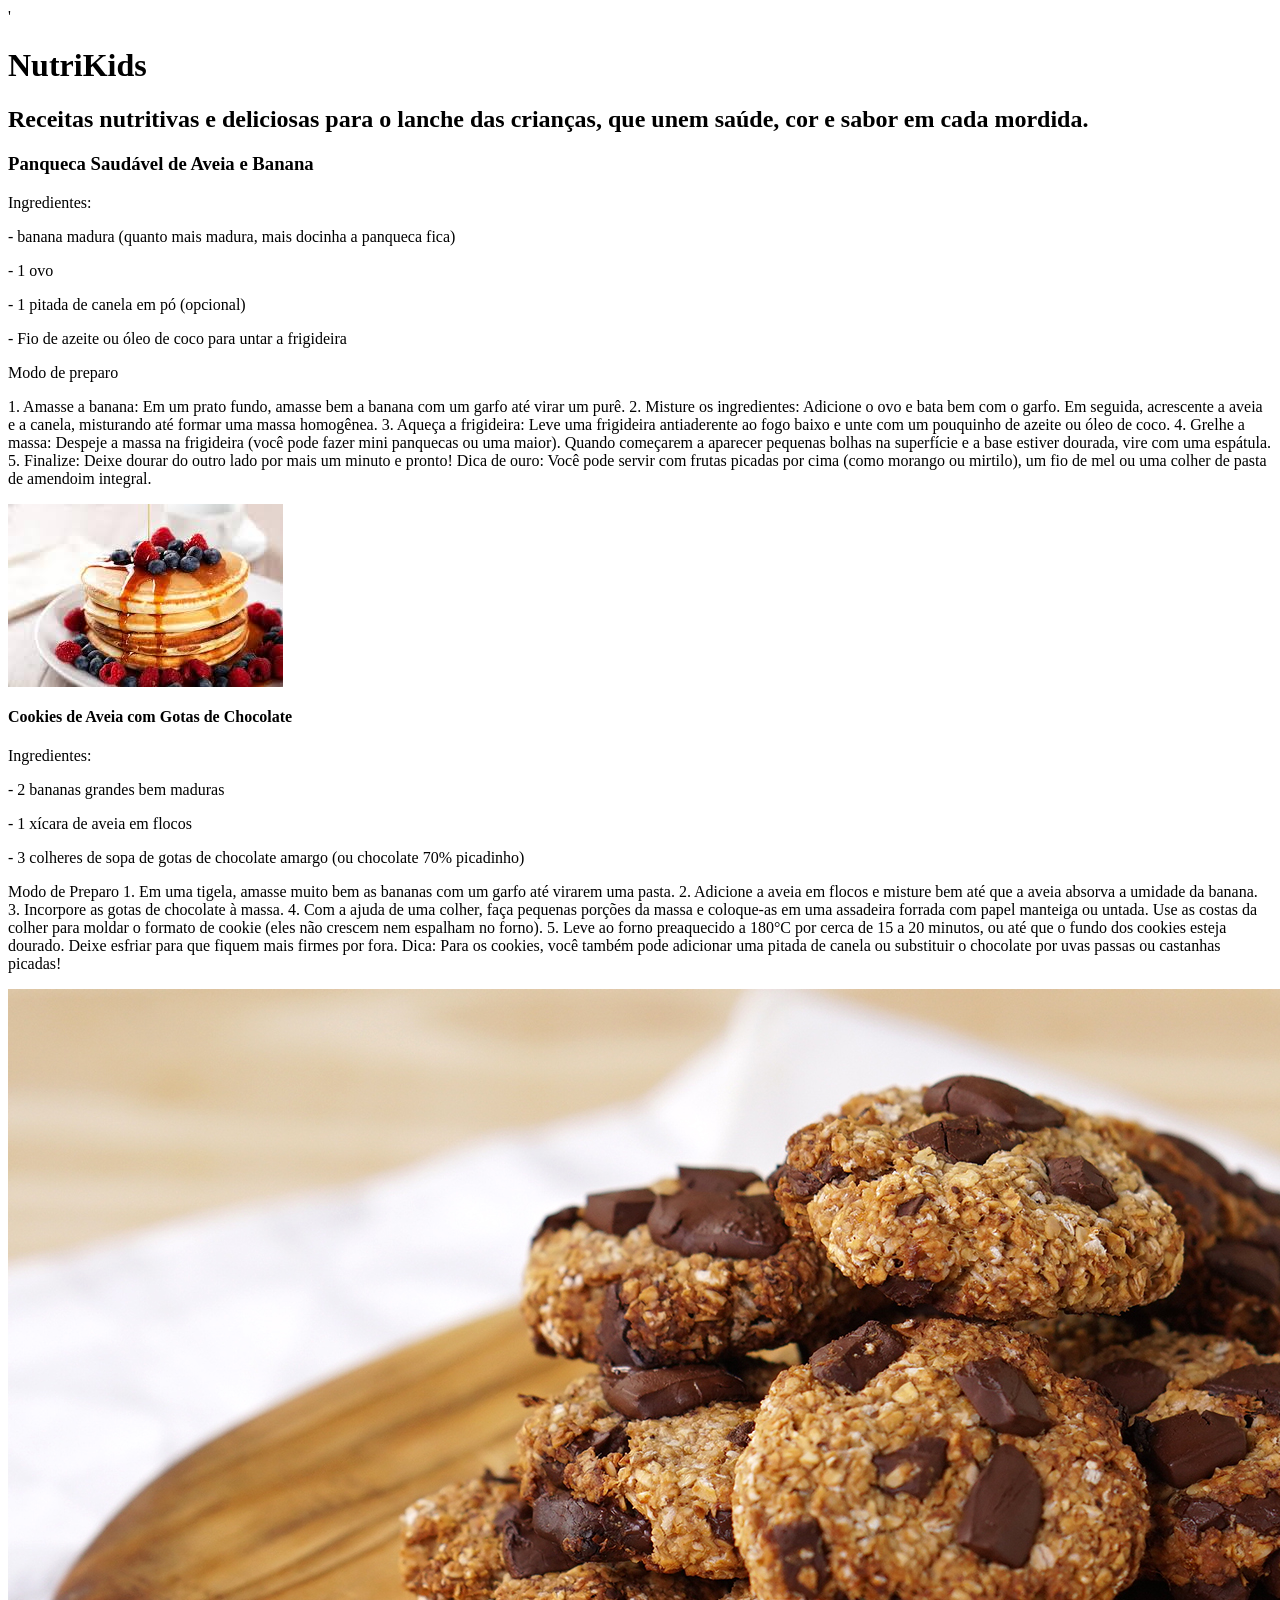
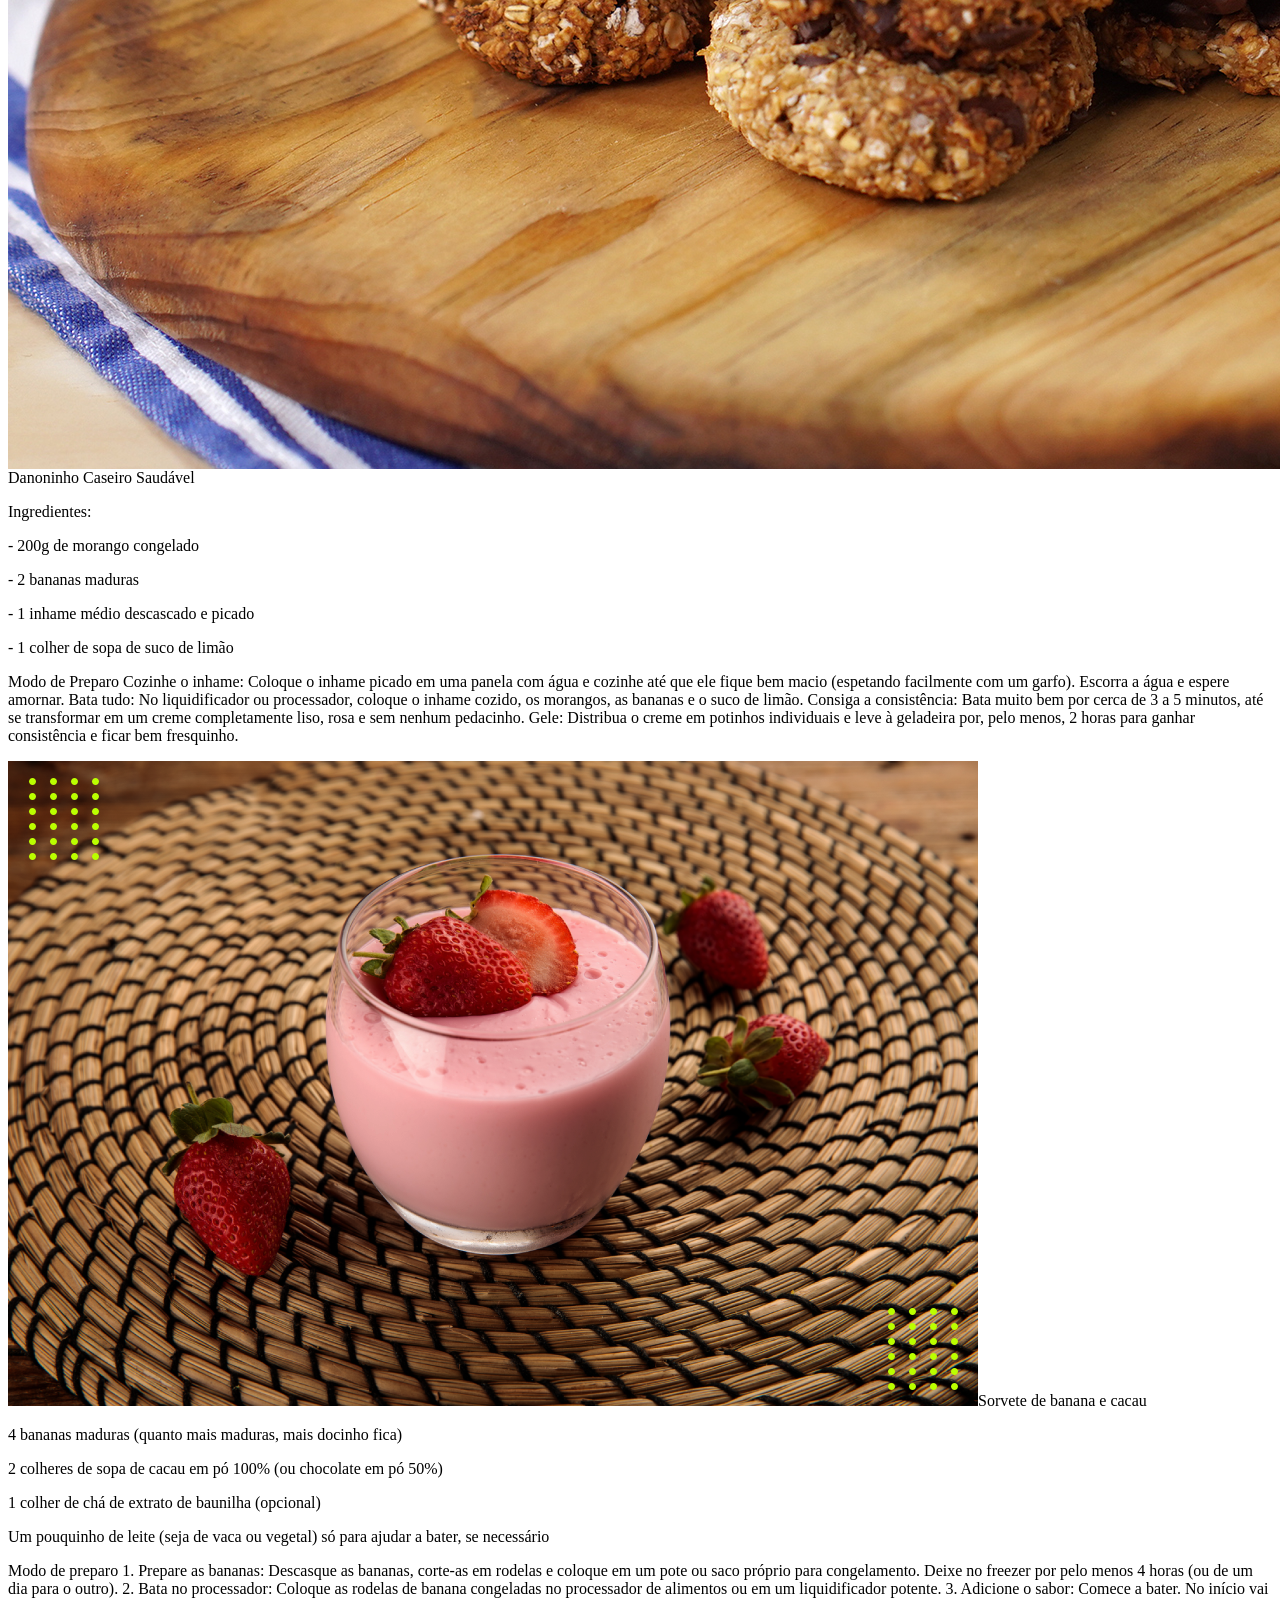
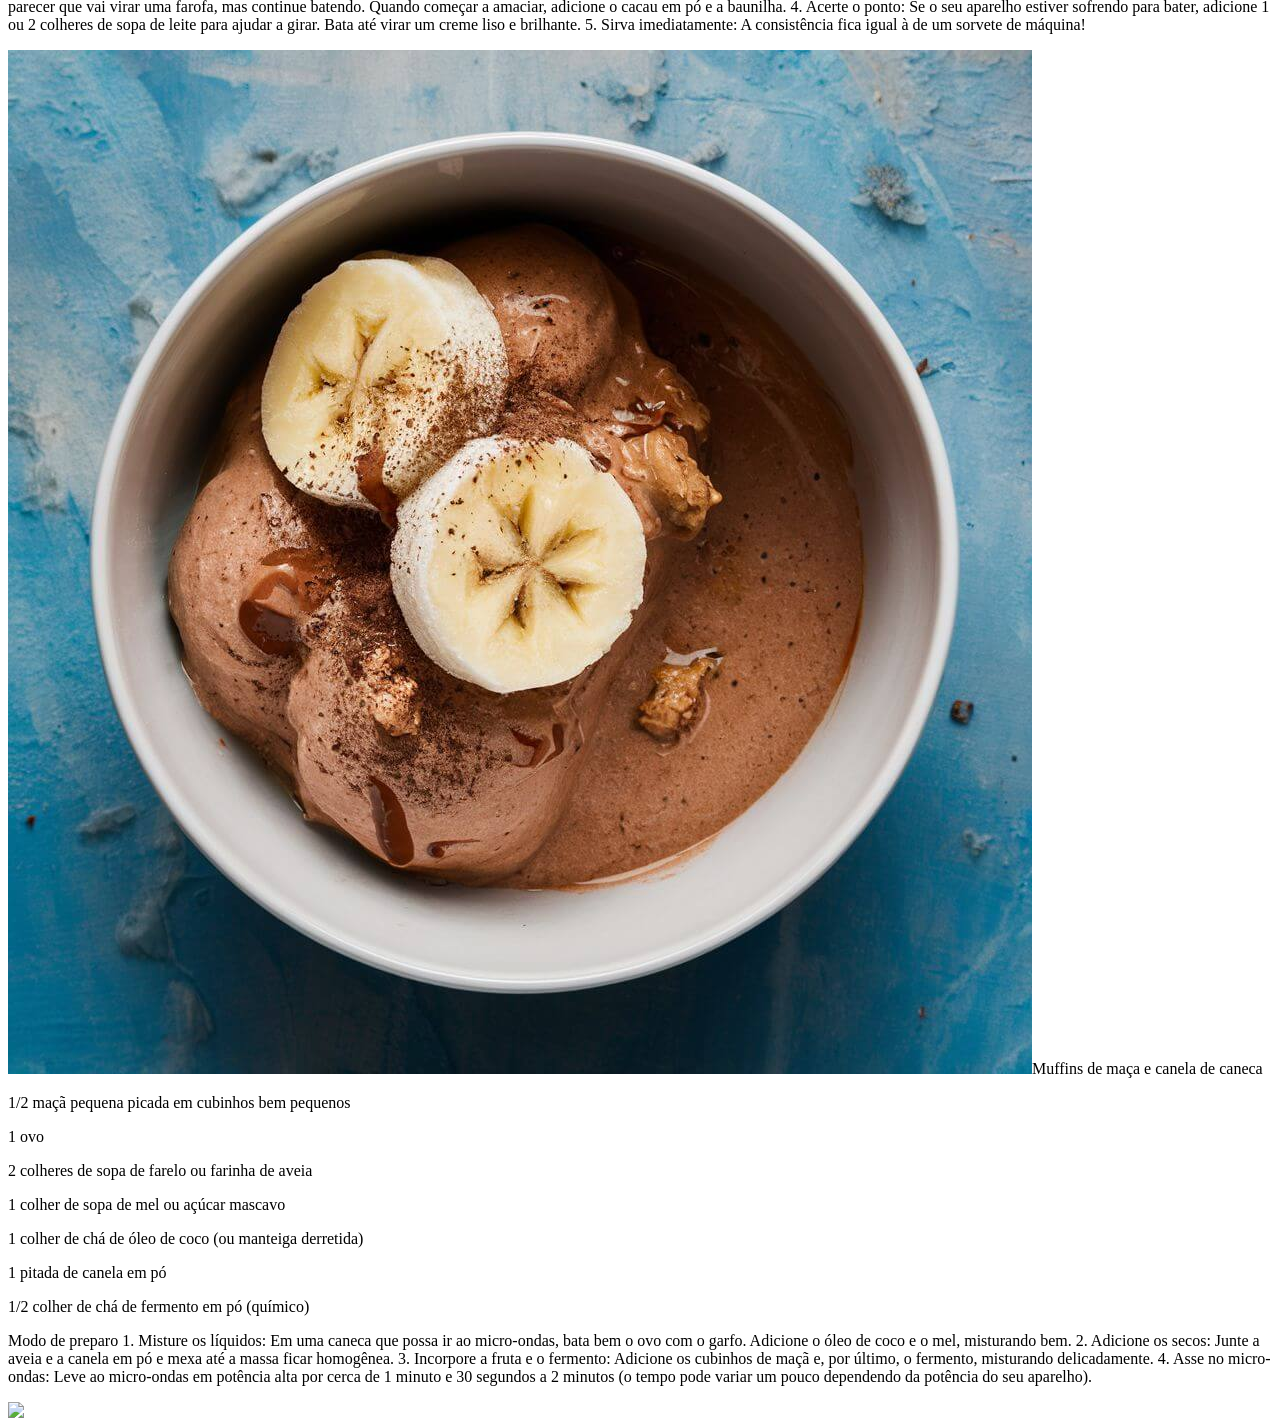
==== index.html @ ed246893 "~" ====
'<!DOCTYPE html>
<html lang="en">
<head>
    <meta charset="UTF-8">
    <meta name="viewport" content="width=device-width, initial-scale=1.0">
    <title>Document</title>
</head>
<body>
<h1>NutriKids</h1>
<h2>Receitas nutritivas e deliciosas para o lanche das crianças, que unem saúde, cor e sabor em cada mordida.</h2>

<h3>Panqueca Saudável de Aveia e Banana</h3>
<p>Ingredientes:
<p>- banana madura (quanto mais madura, mais docinha a panqueca fica)</p>
<p>- 1 ovo</p>
<P>- 1 pitada de canela em pó (opcional)</P>
<P>- Fio de azeite ou óleo de coco para untar a frigideira</P>

<p>Modo de preparo</p>
1. Amasse a banana: Em um prato fundo, amasse bem a banana com um garfo até virar um purê.

2. Misture os ingredientes: Adicione o ovo e bata bem com o garfo. Em seguida, acrescente a aveia e a canela, misturando até formar uma massa homogênea.

3. Aqueça a frigideira: Leve uma frigideira antiaderente ao fogo baixo e unte com um pouquinho de azeite ou óleo de coco.

4. Grelhe a massa: Despeje a massa na frigideira (você pode fazer mini panquecas ou uma maior). Quando começarem a aparecer pequenas bolhas na superfície e a base estiver dourada, vire com uma espátula.

5. Finalize: Deixe dourar do outro lado por mais um minuto e pronto!

Dica de ouro: Você pode servir com frutas picadas por cima (como morango ou mirtilo), um fio de mel ou uma colher de pasta de amendoim integral.</p>
<img class = "verde" src = "panqueca.jpeg">
    
<h4>Cookies de Aveia com Gotas de Chocolate</h4> 
<p>Ingredientes:
<P>- 2 bananas grandes bem maduras</P>
<P>- 1 xícara de aveia em flocos</P>
<P>- 3 colheres de sopa de gotas de chocolate amargo (ou chocolate 70% picadinho)</p>

<p>Modo de Preparo
1. Em uma tigela, amasse muito bem as bananas com um garfo até virarem uma pasta.

2. Adicione a aveia em flocos e misture bem até que a aveia absorva a umidade da banana.

3. Incorpore as gotas de chocolate à massa.

4. Com a ajuda de uma colher, faça pequenas porções da massa e coloque-as em uma assadeira forrada com papel manteiga ou untada. Use as costas da colher para moldar o formato de cookie (eles não crescem nem espalham no forno).

5. Leve ao forno preaquecido a 180°C por cerca de 15 a 20 minutos, ou até que o fundo dos cookies esteja dourado. Deixe esfriar para que fiquem mais firmes por fora.

Dica: Para os cookies, você também pode adicionar uma pitada de canela ou substituir o chocolate por uvas passas ou castanhas picadas!</p> 
<img class ="roxo" src = "cookie-de-banana-com-aveia-e-chocolate_l_thumb.jpg"  

<h5>Danoninho Caseiro Saudável</h5>
<p>Ingredientes:
<P>- 200g de morango congelado</P>
<P>- 2 bananas maduras</P>
<P>- 1 inhame médio descascado e picado</P>
<P>- 1 colher de sopa de suco de limão</P>

<p>Modo de Preparo
Cozinhe o inhame: Coloque o inhame picado em uma panela com água e cozinhe até que ele fique bem macio (espetando facilmente com um garfo). Escorra a água e espere amornar.

Bata tudo: No liquidificador ou processador, coloque o inhame cozido, os morangos, as bananas e o suco de limão.

Consiga a consistência: Bata muito bem por cerca de 3 a 5 minutos, até se transformar em um creme completamente liso, rosa e sem nenhum pedacinho.

Gele: Distribua o creme em potinhos individuais e leve à geladeira por, pelo menos, 2 horas para ganhar consistência e ficar bem fresquinho.</p>
<img class ="azul" src = "danoinho.png"

<h6>Sorvete de banana e cacau</h6>
<P>4 bananas maduras (quanto mais maduras, mais docinho fica)</P>
<P>2 colheres de sopa de cacau em pó 100% (ou chocolate em pó 50%)</P>
<P>1 colher de chá de extrato de baunilha (opcional)</P>
<P>Um pouquinho de leite (seja de vaca ou vegetal) só para ajudar a bater, se necessário</P>

<P>Modo de preparo
1. Prepare as bananas: Descasque as bananas, corte-as em rodelas e coloque em um pote ou saco próprio para congelamento. Deixe no freezer por pelo menos 4 horas (ou de um dia para o outro).

2. Bata no processador: Coloque as rodelas de banana congeladas no processador de alimentos ou em um liquidificador potente.

3. Adicione o sabor: Comece a bater. No início vai parecer que vai virar uma farofa, mas continue batendo. Quando começar a amaciar, adicione o cacau em pó e a baunilha.

4. Acerte o ponto: Se o seu aparelho estiver sofrendo para bater, adicione 1 ou 2 colheres de sopa de leite para ajudar a girar. Bata até virar um creme liso e brilhante.

5. Sirva imediatamente: A consistência fica igual à de um sorvete de máquina!</p>
<img class ="vermelho" src = "Sorvete-de-Banana-e-Chocolate-canvax-1.jpg"

<h6>Muffins de maça e canela de caneca</h6>
<p>1/2 maçã pequena picada em cubinhos bem pequenos</p>
<P>1 ovo</P>
<P>2 colheres de sopa de farelo ou farinha de aveia</P>
<P>1 colher de sopa de mel ou açúcar mascavo</P>
<P>1 colher de chá de óleo de coco (ou manteiga derretida)</P>
<p>1 pitada de canela em pó</p>
<p>1/2 colher de chá de fermento em pó (químico)</p>

<P> Modo de preparo
1. Misture os líquidos: Em uma caneca que possa ir ao micro-ondas, bata bem o ovo com o garfo. Adicione o óleo de coco e o mel, misturando bem.

2. Adicione os secos: Junte a aveia e a canela em pó e mexa até a massa ficar homogênea.

3. Incorpore a fruta e o fermento: Adicione os cubinhos de maçã e, por último, o fermento, misturando delicadamente.

4. Asse no micro-ondas: Leve ao micro-ondas em potência alta por cerca de 1 minuto e 30 segundos a 2 minutos (o tempo pode variar um pouco dependendo da potência do seu aparelho).
</P>
<img class = "rosa" src = "maça e canela.html"
</body>
</html>
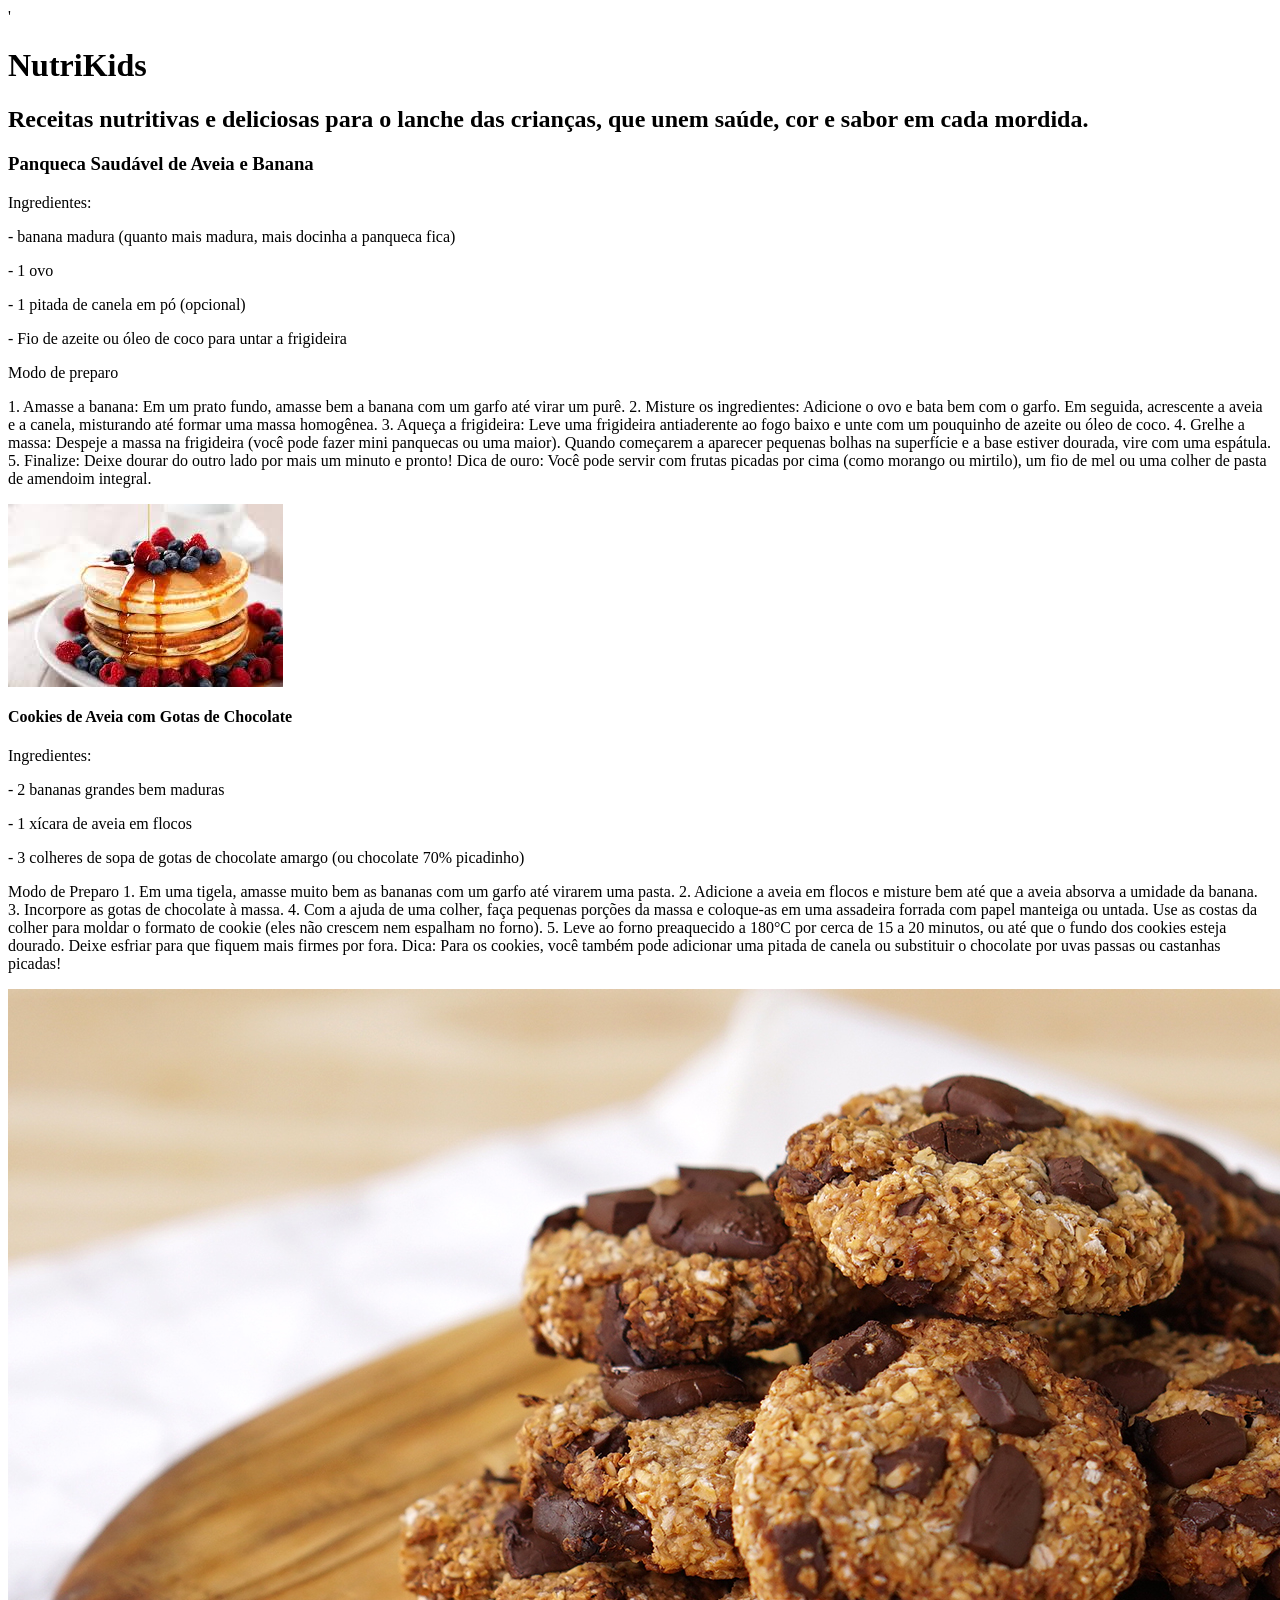
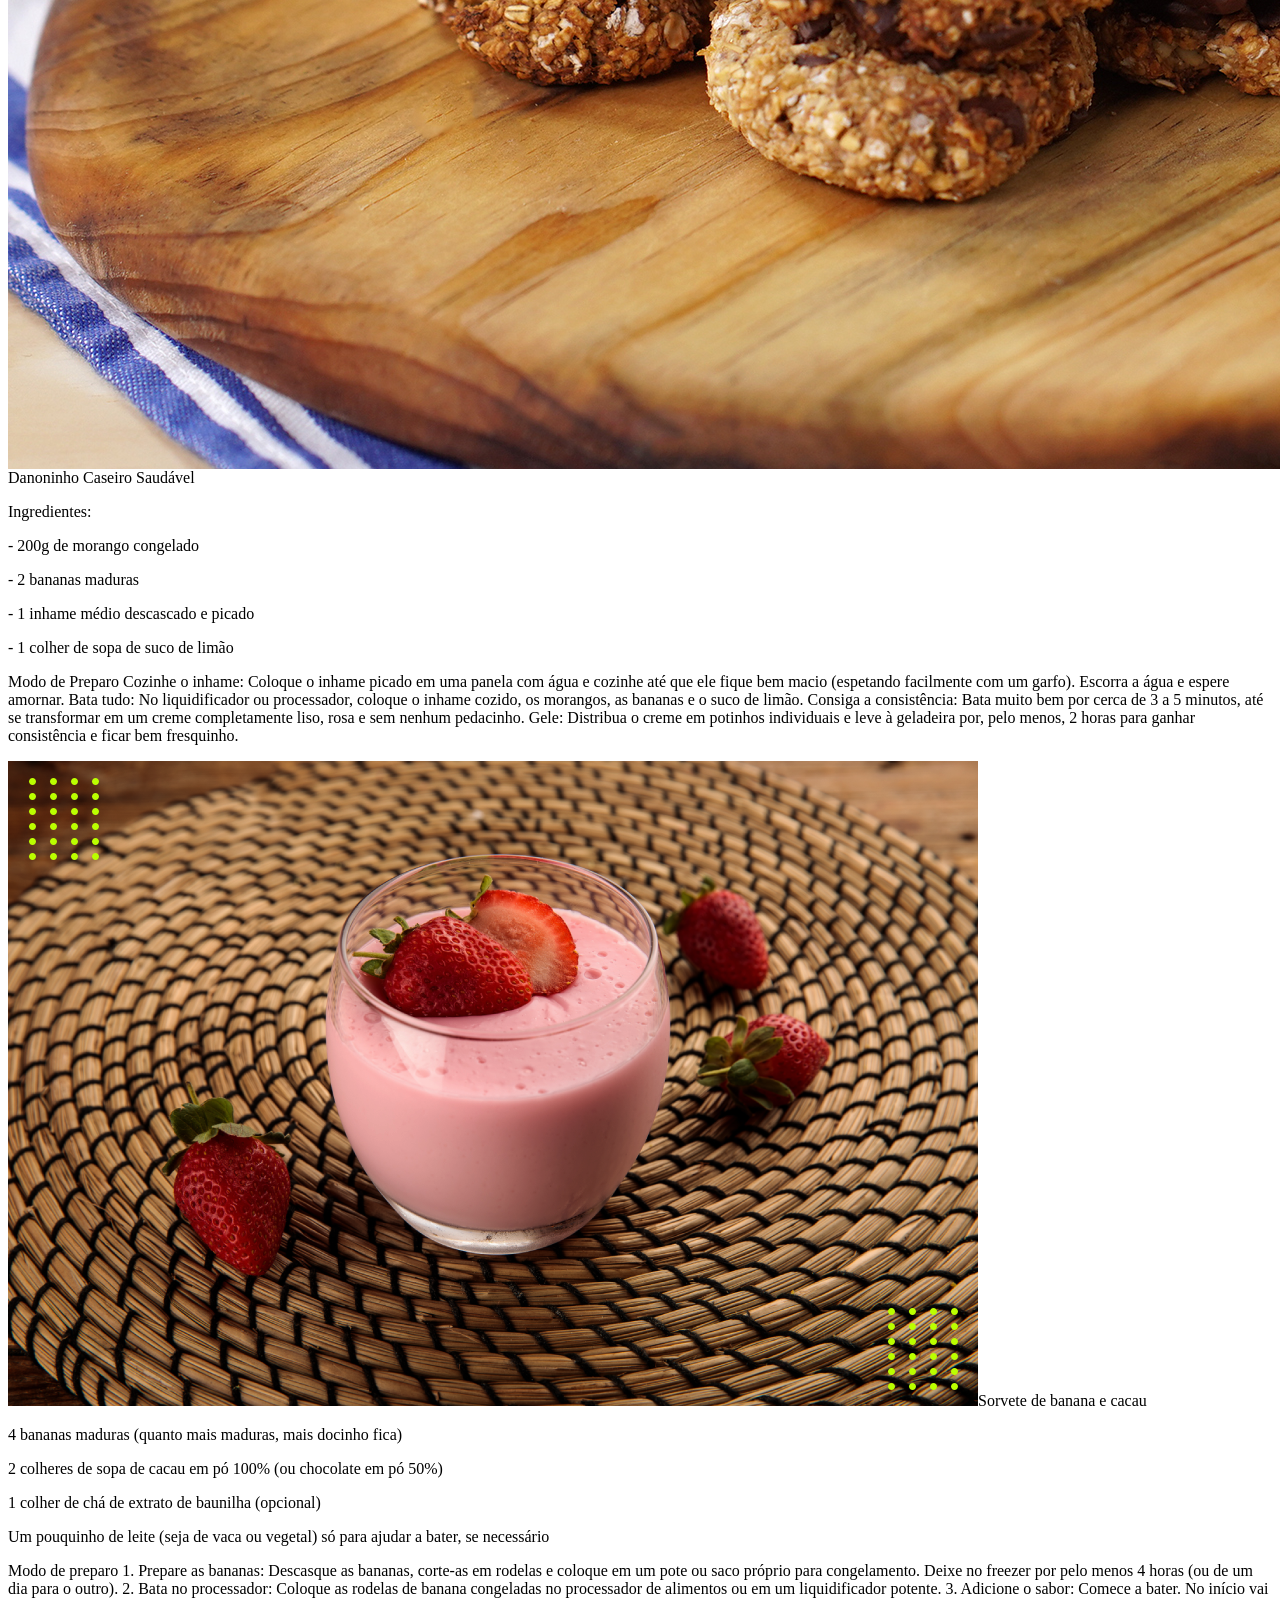
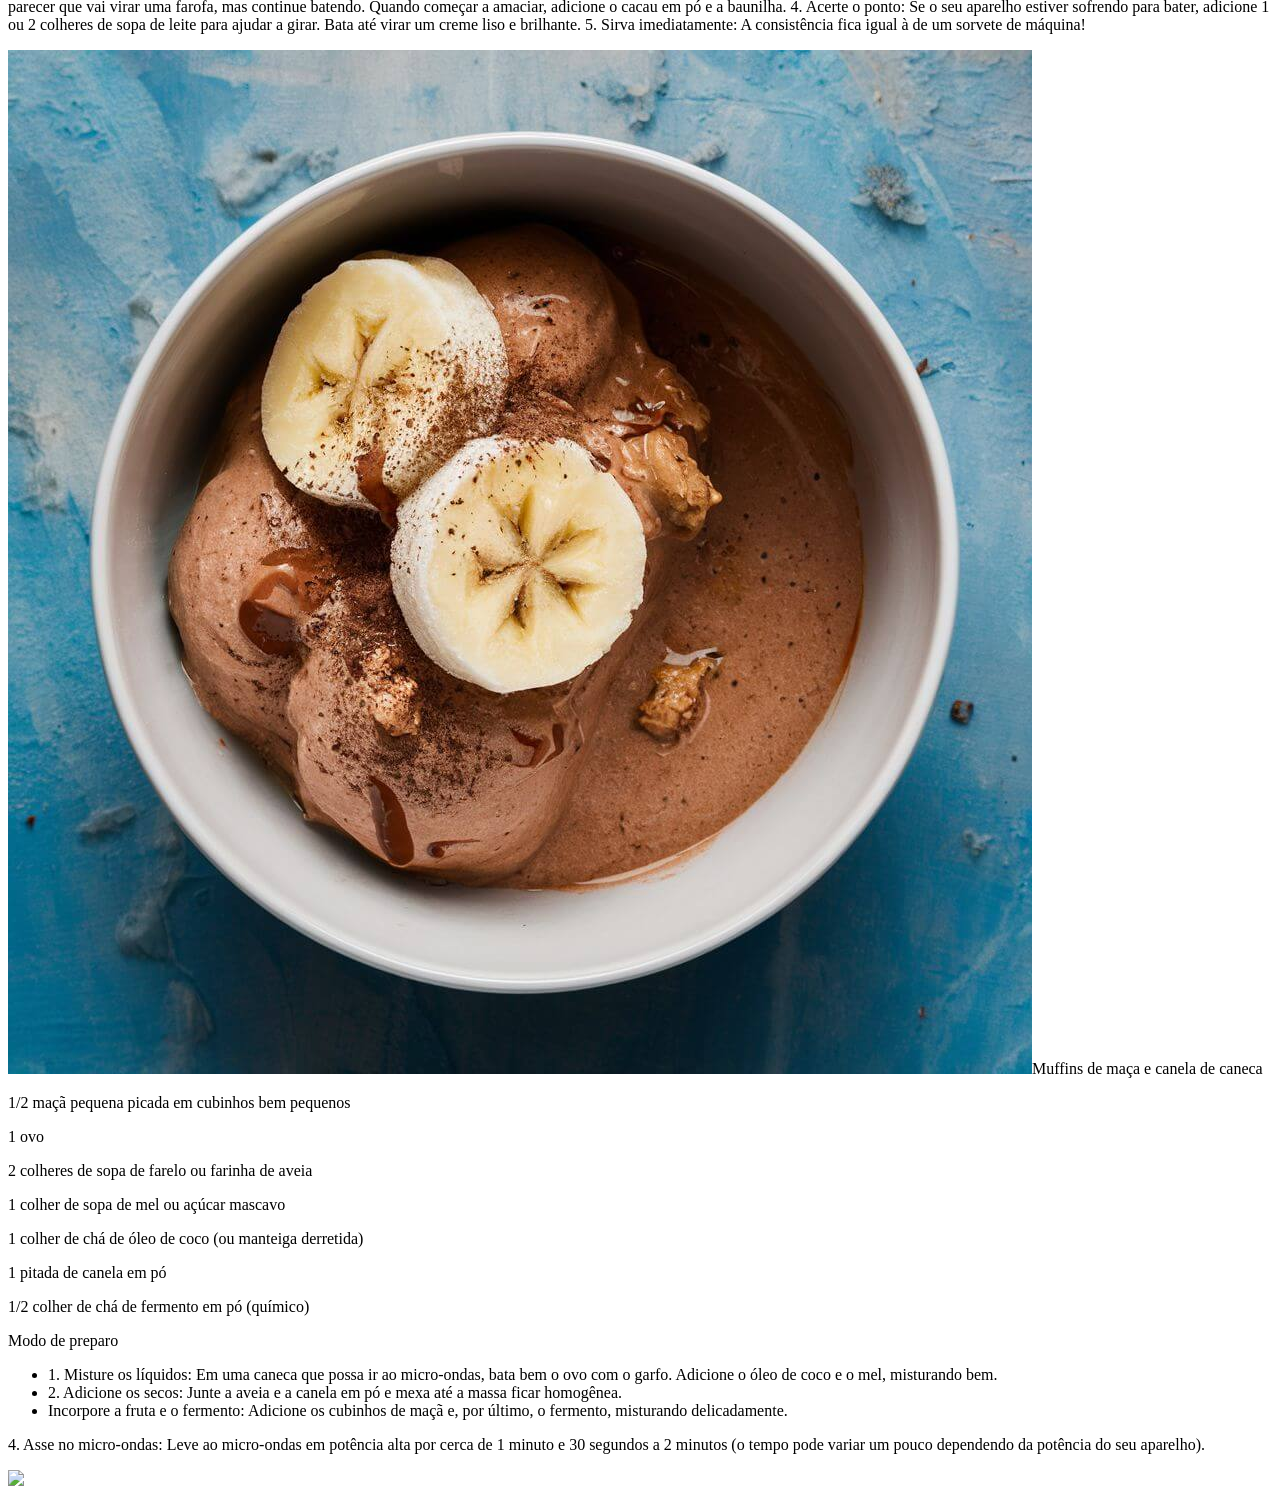
==== commit a52aadde: "." ====
--- a/index.html
+++ b/index.html
@@ -28,7 +28,7 @@
 5. Finalize: Deixe dourar do outro lado por mais um minuto e pronto!
 
 Dica de ouro: Você pode servir com frutas picadas por cima (como morango ou mirtilo), um fio de mel ou uma colher de pasta de amendoim integral.</p>
-<img class = "verde" src = "panqueca.jpeg">
+<img class = "amarelo" src = "panqueca.jpeg">
     
 <h4>Cookies de Aveia com Gotas de Chocolate</h4> 
 <p>Ingredientes:
@@ -85,8 +85,7 @@
 5. Sirva imediatamente: A consistência fica igual à de um sorvete de máquina!</p>
 <img class ="vermelho" src = "Sorvete-de-Banana-e-Chocolate-canvax-1.jpg"
 
-<h6>Muffins de maça e canela de caneca</h6>
-<p>1/2 maçã pequena picada em cubinhos bem pequenos</p>
+<h6>Muffins de maça e canela de caneca</h6> <p>1/2 maçã pequena picada em cubinhos bem pequenos</p>
 <P>1 ovo</P>
 <P>2 colheres de sopa de farelo ou farinha de aveia</P>
 <P>1 colher de sopa de mel ou açúcar mascavo</P>
@@ -95,11 +94,13 @@
 <p>1/2 colher de chá de fermento em pó (químico)</p>
 
 <P> Modo de preparo
-1. Misture os líquidos: Em uma caneca que possa ir ao micro-ondas, bata bem o ovo com o garfo. Adicione o óleo de coco e o mel, misturando bem.
+<ul>
+<li>1. Misture os líquidos: Em uma caneca que possa ir ao micro-ondas, bata bem o ovo com o garfo. Adicione o óleo de coco e o mel, misturando bem.</li>
 
-2. Adicione os secos: Junte a aveia e a canela em pó e mexa até a massa ficar homogênea.
+<li>2. Adicione os secos: Junte a aveia e a canela em pó e mexa até a massa ficar homogênea.</li>
 
-3. Incorpore a fruta e o fermento: Adicione os cubinhos de maçã e, por último, o fermento, misturando delicadamente.
+<li> Incorpore a fruta e o fermento: Adicione os cubinhos de maçã e, por último, o fermento, misturando delicadamente.</li>
+</ul>
 
 4. Asse no micro-ondas: Leve ao micro-ondas em potência alta por cerca de 1 minuto e 30 segundos a 2 minutos (o tempo pode variar um pouco dependendo da potência do seu aparelho).
 </P>
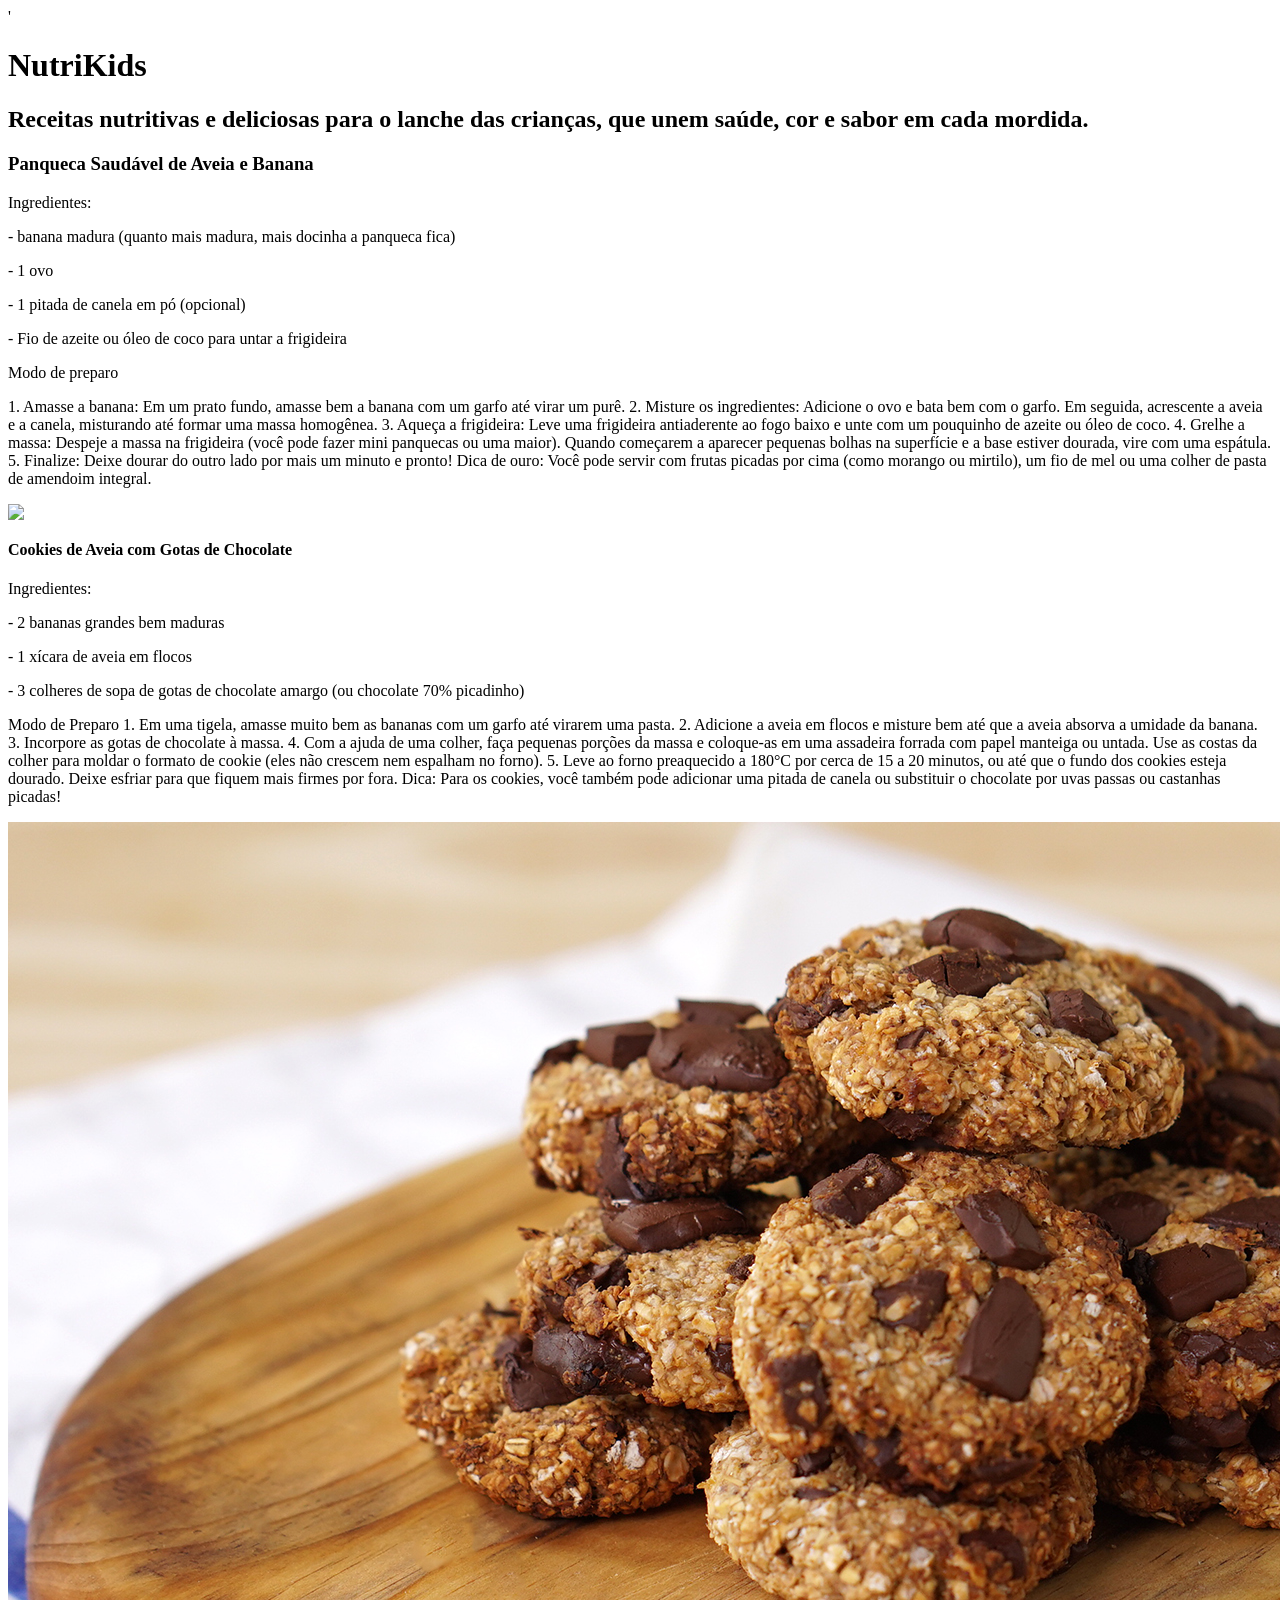
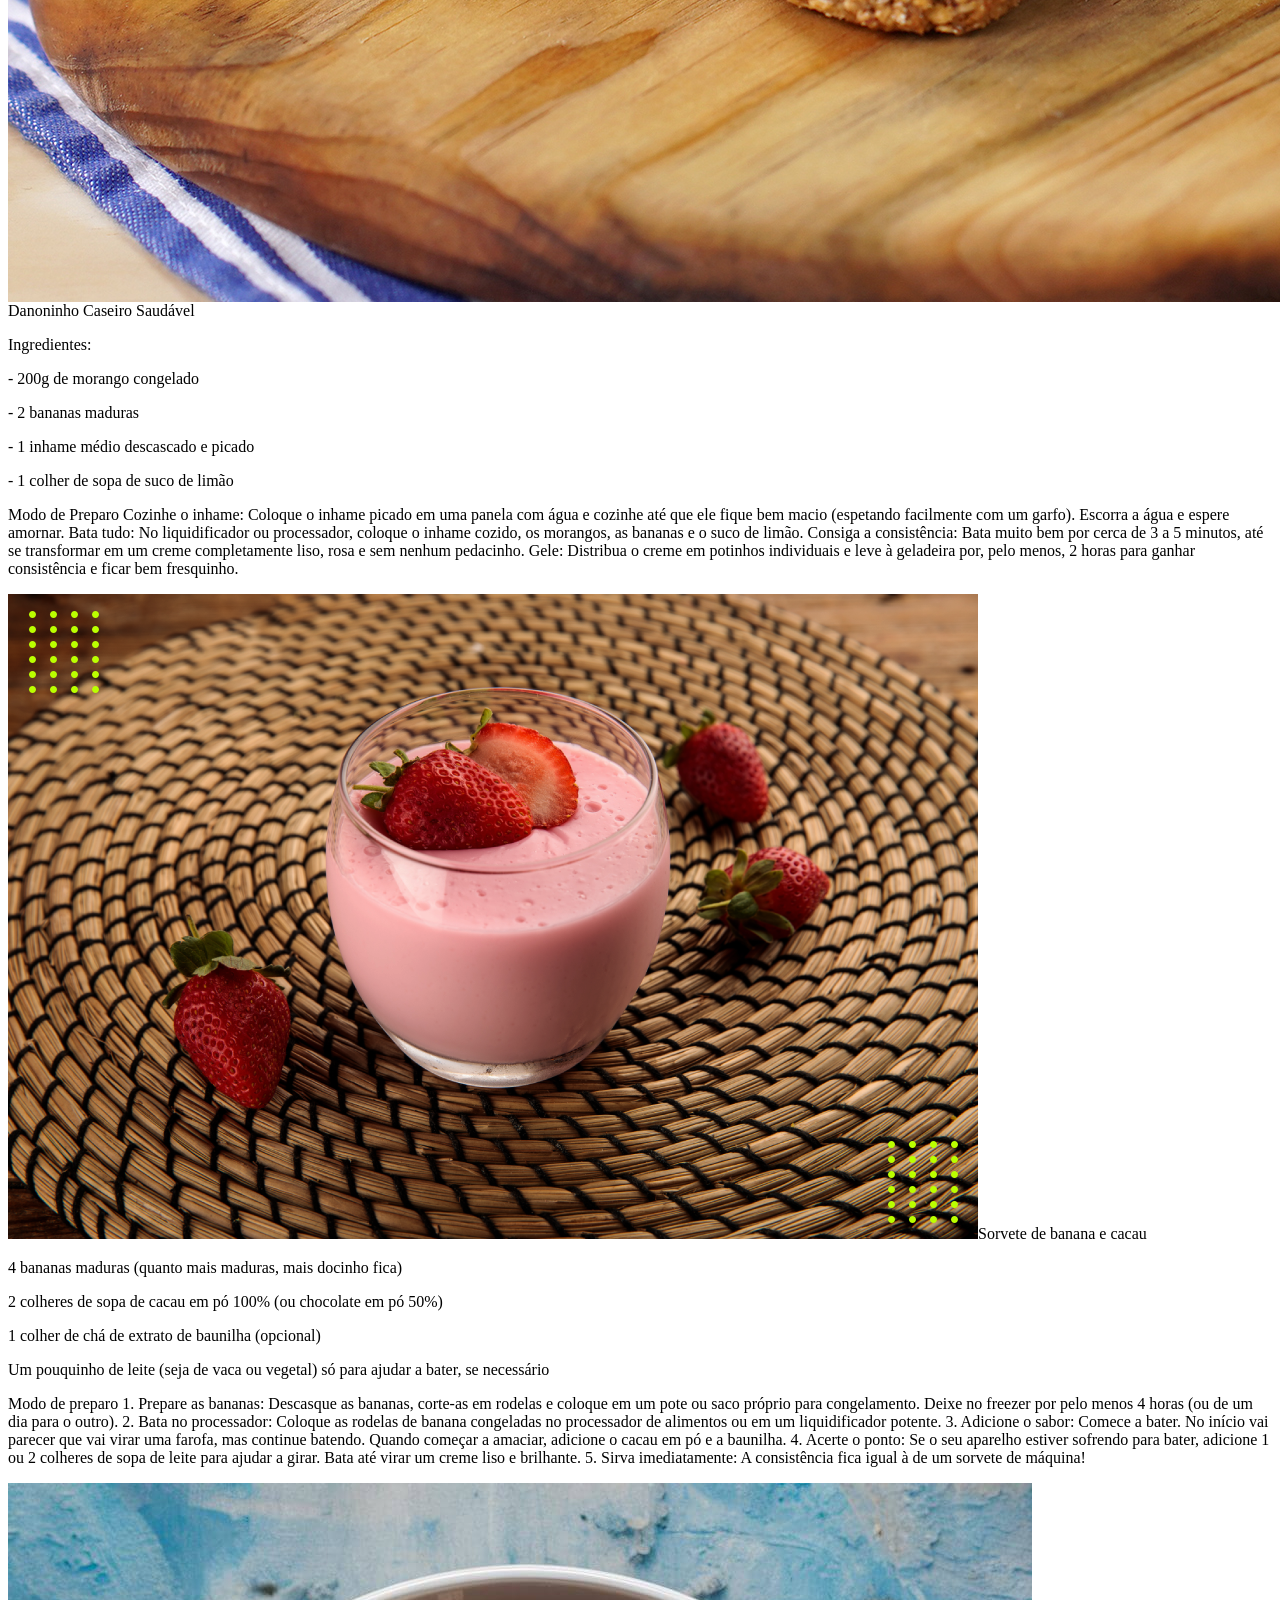
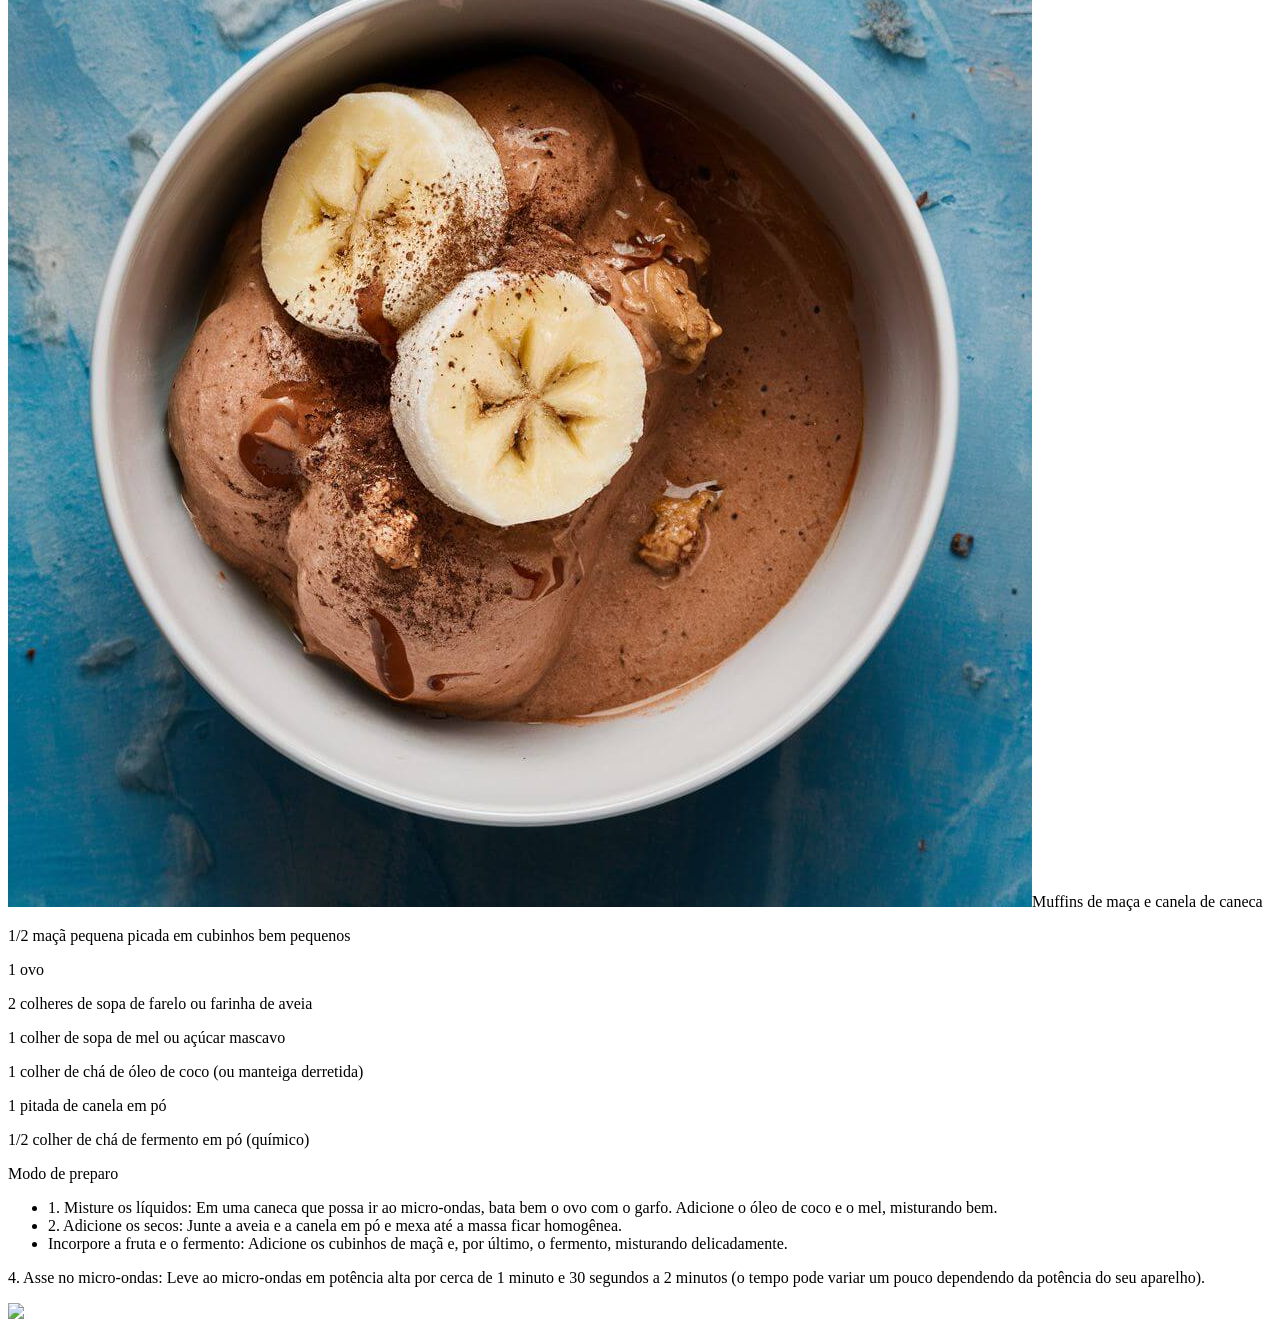
==== commit bc0d5596: "fdvf" ====
--- a/index.html
+++ b/index.html
@@ -28,7 +28,7 @@
 5. Finalize: Deixe dourar do outro lado por mais um minuto e pronto!
 
 Dica de ouro: Você pode servir com frutas picadas por cima (como morango ou mirtilo), um fio de mel ou uma colher de pasta de amendoim integral.</p>
-<img class = "amarelo" src = "panqueca.jpeg">
+<img class = "amarelo" src = "pbonitosanqueca.jpeg">
     
 <h4>Cookies de Aveia com Gotas de Chocolate</h4> 
 <p>Ingredientes:
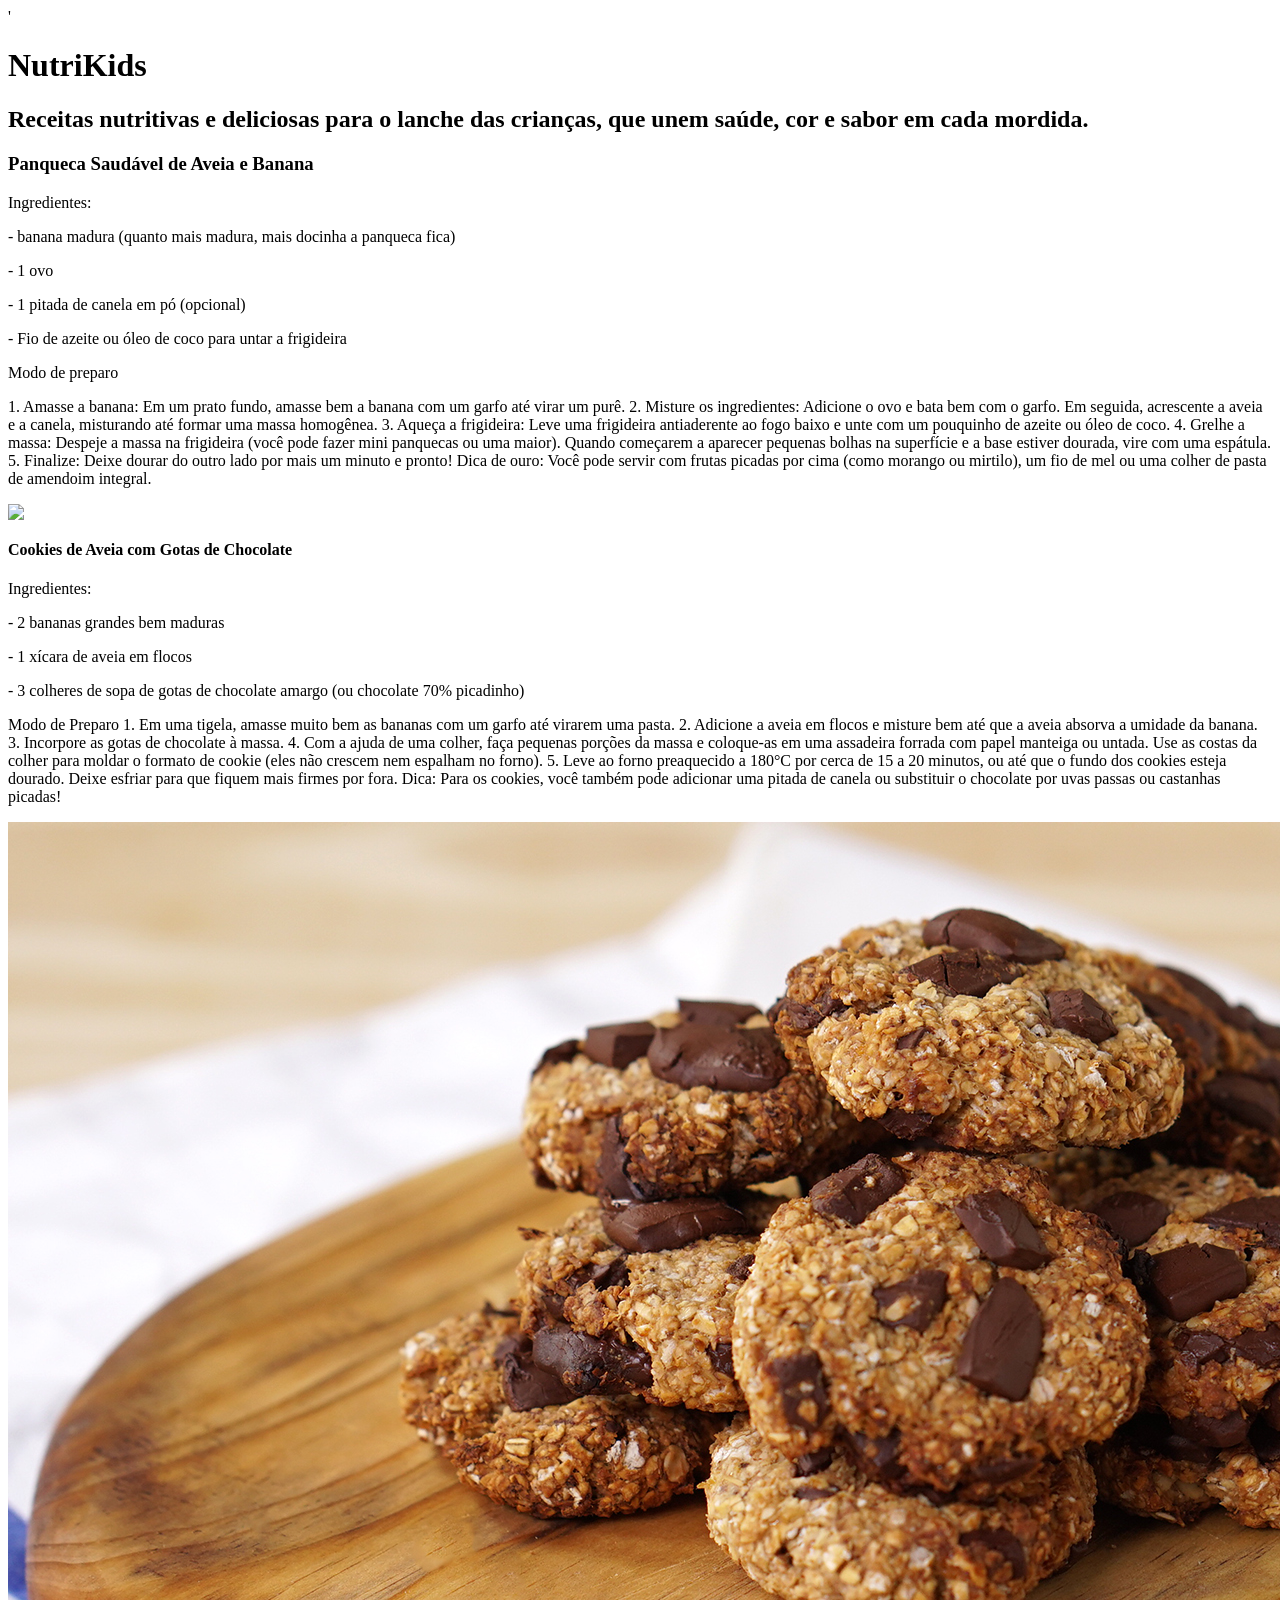
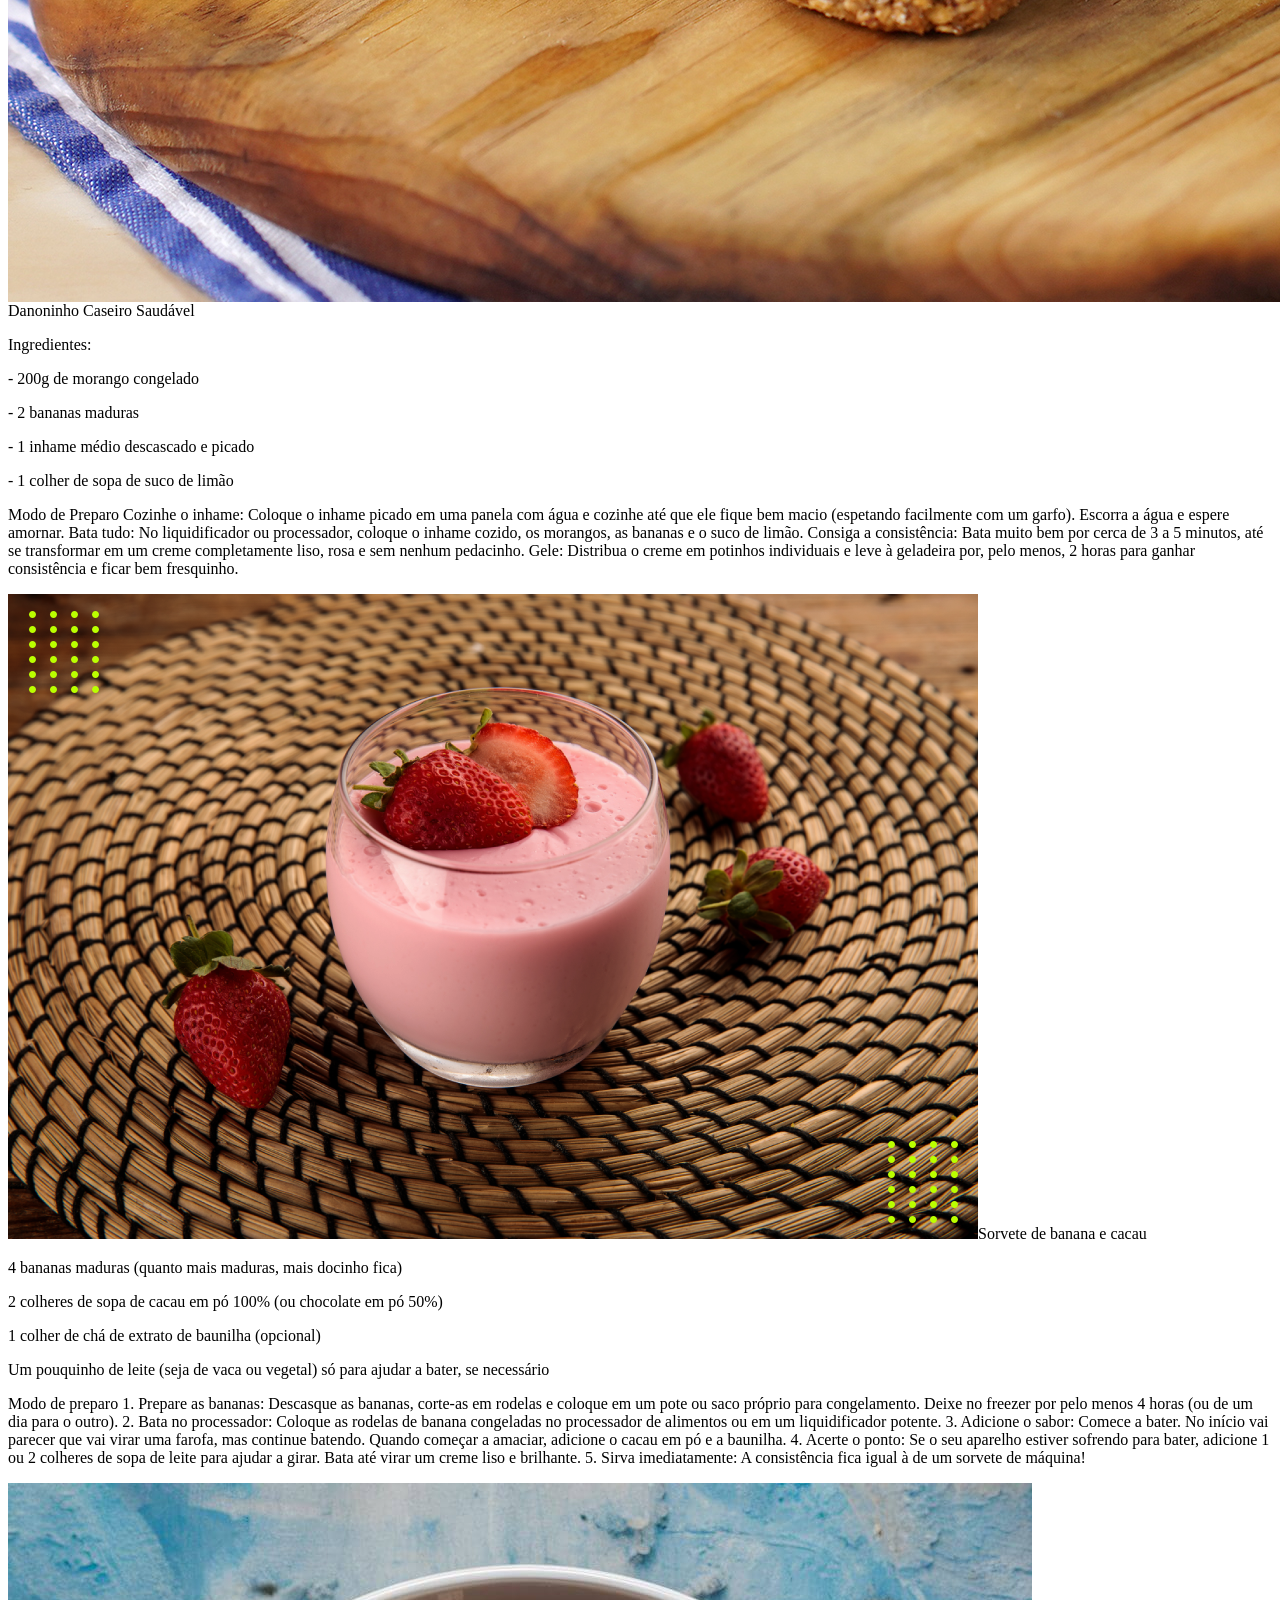
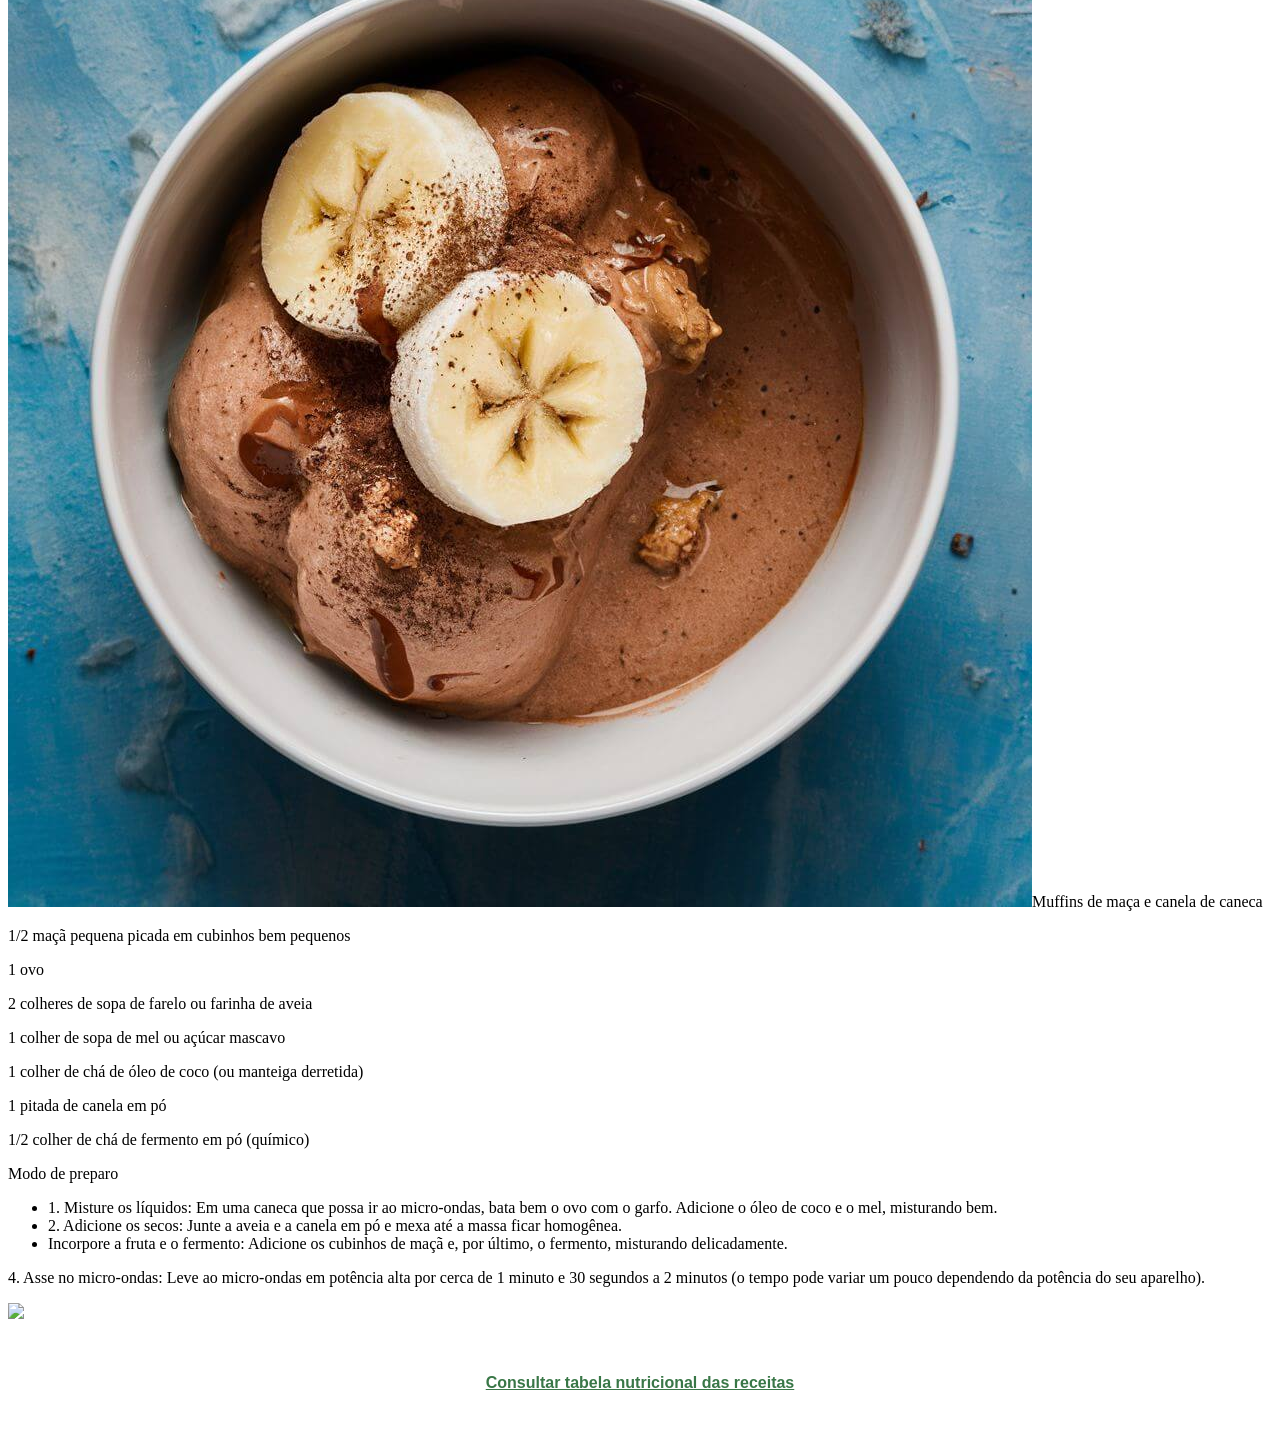
==== commit b6e447bc: "Update index.html" ====
--- a/index.html
+++ b/index.html
@@ -105,5 +105,167 @@
 4. Asse no micro-ondas: Leve ao micro-ondas em potência alta por cerca de 1 minuto e 30 segundos a 2 minutos (o tempo pode variar um pouco dependendo da potência do seu aparelho).
 </P>
 <img class = "rosa" src = "maça e canela.html"
+    <!-- Link interativo para tabelas nutricionais -->
+<style>
+#tabelas-nutrikids {
+    max-width: 600px;
+    margin: 30px auto;
+    padding: 15px;
+    font-family: Arial, sans-serif;
+    text-align: center;
+}
+
+#tabelas-nutrikids summary {
+    display: inline-block;
+    cursor: pointer;
+    color: #397747;
+    text-decoration: underline;
+    font-weight: bold;
+    padding: 10px;
+}
+
+#tabelas-nutrikids select {
+    display: block;
+    width: 100%;
+    max-width: 350px;
+    margin: 15px auto;
+    padding: 10px;
+    border: 1px solid #ccc;
+    border-radius: 6px;
+}
+
+#tabelas-nutrikids table {
+    width: 100%;
+    max-width: 400px;
+    margin: 15px auto;
+    border-collapse: collapse;
+    text-align: left;
+}
+
+#tabelas-nutrikids th,
+#tabelas-nutrikids td {
+    padding: 9px;
+    border-bottom: 1px solid #ddd;
+}
+
+#tabelas-nutrikids th:last-child,
+#tabelas-nutrikids td:last-child {
+    text-align: right;
+}
+</style>
+
+<div id="tabelas-nutrikids">
+    <details>
+        <summary>Consultar tabela nutricional das receitas</summary>
+
+        <select id="receita-nutrikids">
+            <option value="panqueca">Panqueca saudável de aveia e banana</option>
+            <option value="cookies">Cookies de aveia com gotas de chocolate</option>
+            <option value="danoninho">Danoninho caseiro saudável</option>
+            <option value="sorvete">Sorvete de banana e cacau</option>
+            <option value="muffin">Muffin de maçã e canela de caneca</option>
+        </select>
+
+        <h3 id="titulo-tabela-nutrikids"></h3>
+
+        <table>
+            <thead>
+                <tr>
+                    <th>Informação nutricional</th>
+                    <th>Quantidade</th>
+                </tr>
+            </thead>
+            <tbody id="dados-tabela-nutrikids"></tbody>
+        </table>
+
+        <p style="font-size: 12px; color: #777;">
+            Os valores nutricionais devem ser calculados conforme os
+            ingredientes e a porção de cada receita.
+        </p>
+    </details>
+</div>
+
+<script>
+const receitasNutrikids = {
+    panqueca: {
+        nome: "Panqueca saudável de aveia e banana",
+        dados: [
+            ["Calorias", "A calcular"],
+            ["Carboidratos", "A calcular"],
+            ["Proteínas", "A calcular"],
+            ["Gorduras totais", "A calcular"],
+            ["Fibras", "A calcular"]
+        ]
+    },
+    cookies: {
+        nome: "Cookies de aveia com gotas de chocolate",
+        dados: [
+            ["Calorias", "A calcular"],
+            ["Carboidratos", "A calcular"],
+            ["Proteínas", "A calcular"],
+            ["Gorduras totais", "A calcular"],
+            ["Fibras", "A calcular"]
+        ]
+    },
+    danoninho: {
+        nome: "Danoninho caseiro saudável",
+        dados: [
+            ["Calorias", "A calcular"],
+            ["Carboidratos", "A calcular"],
+            ["Proteínas", "A calcular"],
+            ["Gorduras totais", "A calcular"],
+            ["Fibras", "A calcular"]
+        ]
+    },
+    sorvete: {
+        nome: "Sorvete de banana e cacau",
+        dados: [
+            ["Calorias", "A calcular"],
+            ["Carboidratos", "A calcular"],
+            ["Proteínas", "A calcular"],
+            ["Gorduras totais", "A calcular"],
+            ["Fibras", "A calcular"]
+        ]
+    },
+    muffin: {
+        nome: "Muffin de maçã e canela de caneca",
+        dados: [
+            ["Calorias", "A calcular"],
+            ["Carboidratos", "A calcular"],
+            ["Proteínas", "A calcular"],
+            ["Gorduras totais", "A calcular"],
+            ["Fibras", "A calcular"]
+        ]
+    }
+};
+
+const seletorNutrikids = document.getElementById("receita-nutrikids");
+
+function atualizarTabelaNutrikids() {
+    const receita = receitasNutrikids[seletorNutrikids.value];
+
+    document.getElementById("titulo-tabela-nutrikids").textContent =
+        receita.nome;
+
+    const corpo = document.getElementById("dados-tabela-nutrikids");
+    corpo.replaceChildren();
+
+    receita.dados.forEach(([nome, quantidade]) => {
+        const linha = document.createElement("tr");
+        const celulaNome = document.createElement("td");
+        const celulaQuantidade = document.createElement("td");
+
+        celulaNome.textContent = nome;
+        celulaQuantidade.textContent = quantidade;
+
+        linha.append(celulaNome, celulaQuantidade);
+        corpo.appendChild(linha);
+    });
+}
+
+seletorNutrikids.addEventListener("change", atualizarTabelaNutrikids);
+atualizarTabelaNutrikids();
+</script>
+
 </body>
-</html>+</html>
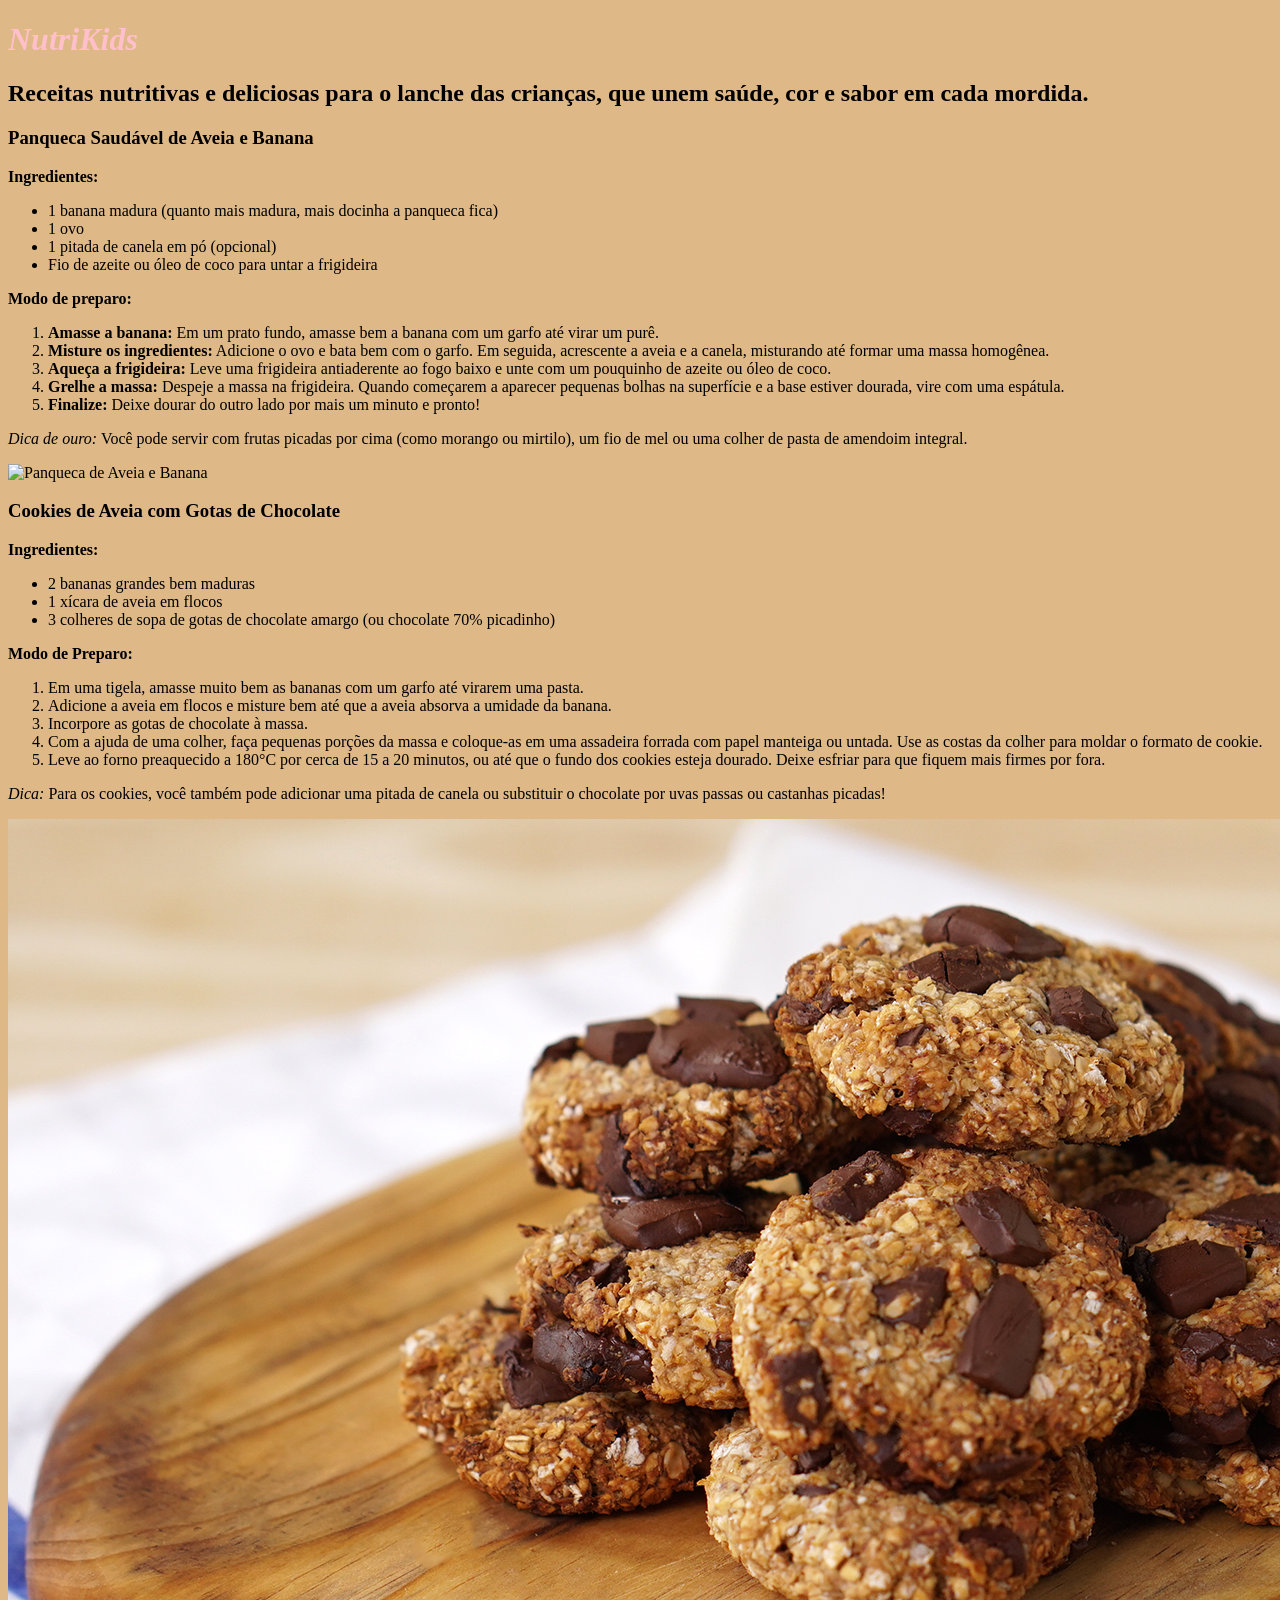
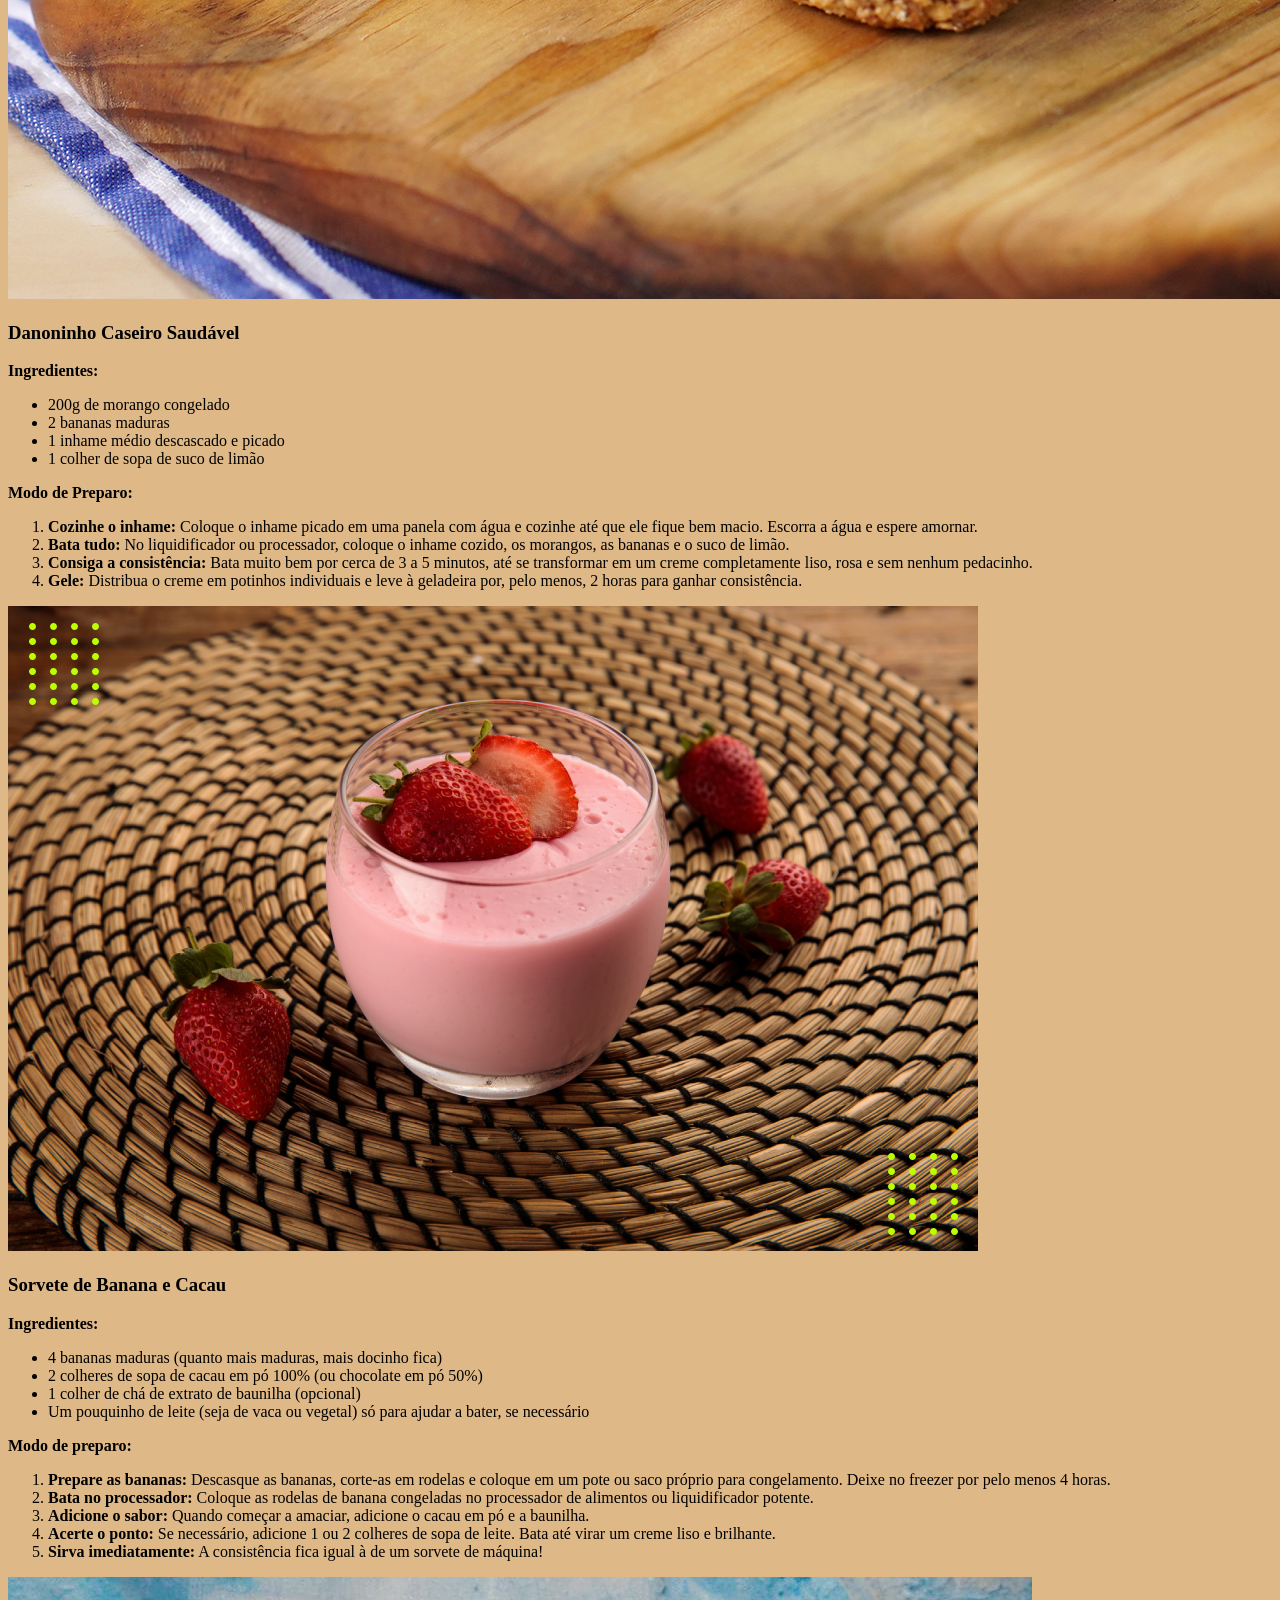
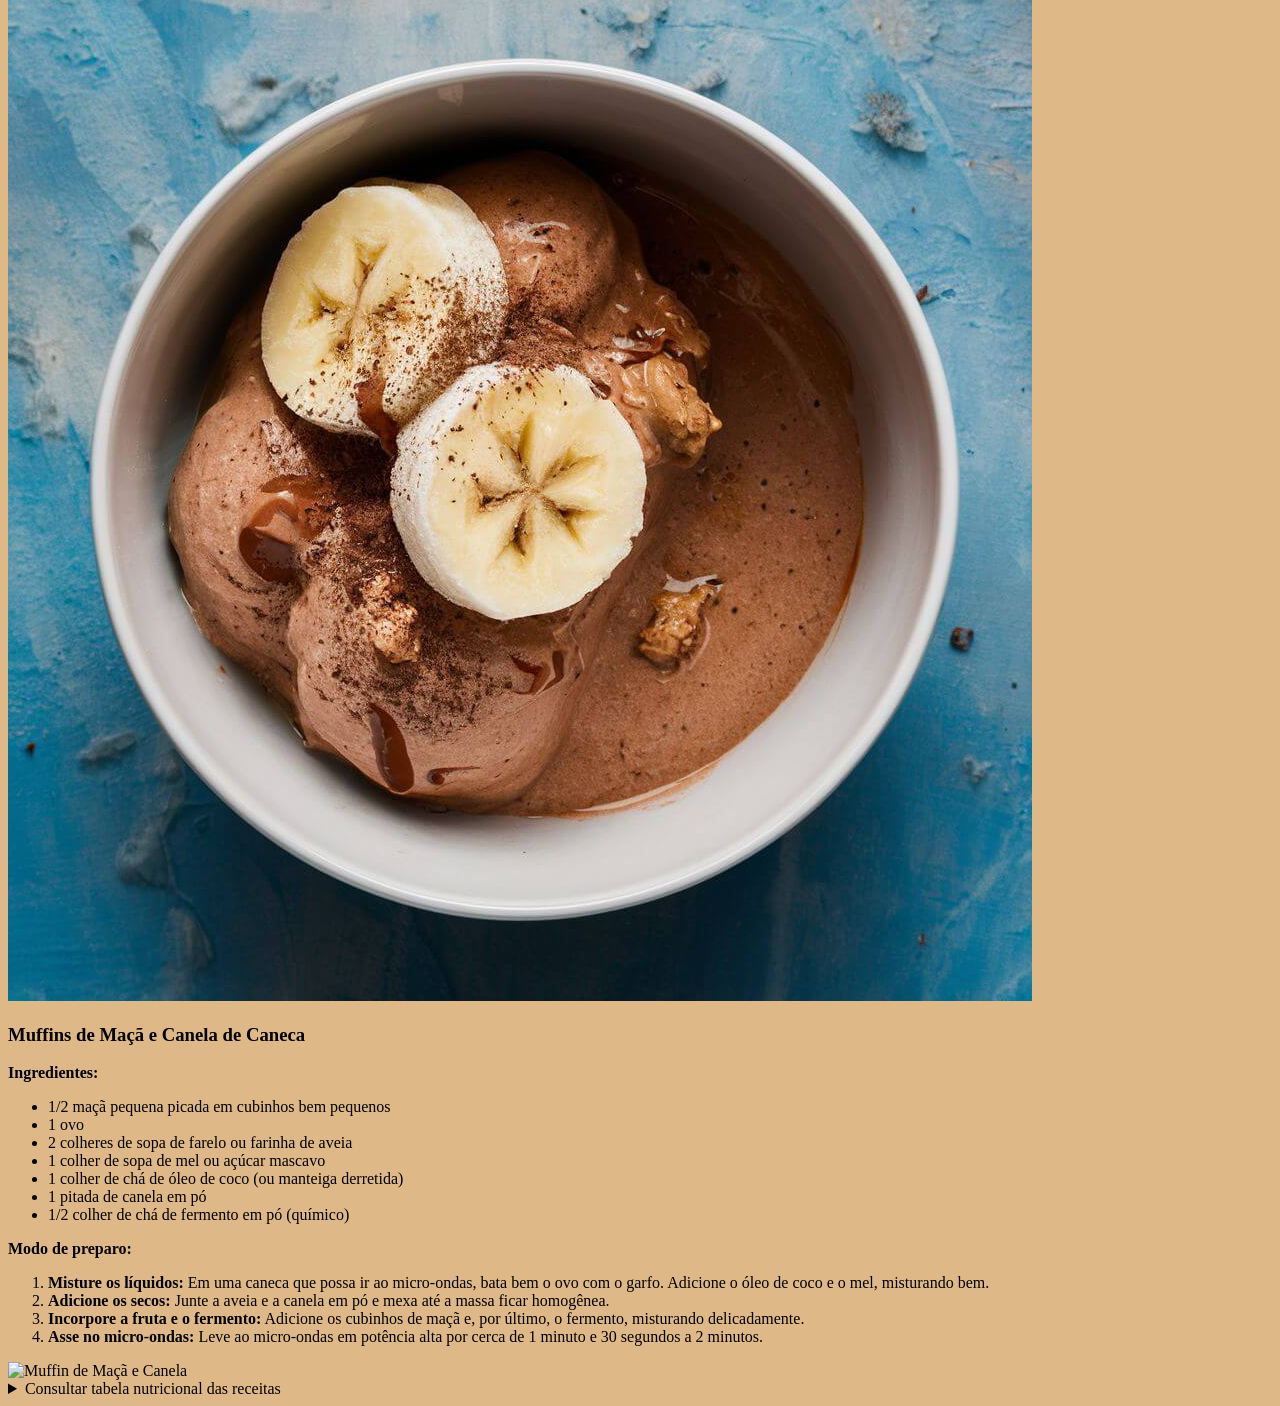
==== commit 5c7612f3: "Update index.html" ====
--- a/index.html
+++ b/index.html
@@ -1,271 +1,265 @@
-'<!DOCTYPE html>
-<html lang="en">
+<!DOCTYPE html>
+<html lang="pt-BR">
 <head>
     <meta charset="UTF-8">
     <meta name="viewport" content="width=device-width, initial-scale=1.0">
-    <title>Document</title>
+    <title>NutriKids - Receitas Nutritivas</title>
+    <link rel="stylesheet" href="style.css">
 </head>
 <body>
-<h1>NutriKids</h1>
-<h2>Receitas nutritivas e deliciosas para o lanche das crianças, que unem saúde, cor e sabor em cada mordida.</h2>
-
-<h3>Panqueca Saudável de Aveia e Banana</h3>
-<p>Ingredientes:
-<p>- banana madura (quanto mais madura, mais docinha a panqueca fica)</p>
-<p>- 1 ovo</p>
-<P>- 1 pitada de canela em pó (opcional)</P>
-<P>- Fio de azeite ou óleo de coco para untar a frigideira</P>
-
-<p>Modo de preparo</p>
-1. Amasse a banana: Em um prato fundo, amasse bem a banana com um garfo até virar um purê.
-
-2. Misture os ingredientes: Adicione o ovo e bata bem com o garfo. Em seguida, acrescente a aveia e a canela, misturando até formar uma massa homogênea.
-
-3. Aqueça a frigideira: Leve uma frigideira antiaderente ao fogo baixo e unte com um pouquinho de azeite ou óleo de coco.
-
-4. Grelhe a massa: Despeje a massa na frigideira (você pode fazer mini panquecas ou uma maior). Quando começarem a aparecer pequenas bolhas na superfície e a base estiver dourada, vire com uma espátula.
-
-5. Finalize: Deixe dourar do outro lado por mais um minuto e pronto!
-
-Dica de ouro: Você pode servir com frutas picadas por cima (como morango ou mirtilo), um fio de mel ou uma colher de pasta de amendoim integral.</p>
-<img class = "amarelo" src = "pbonitosanqueca.jpeg">
-    
-<h4>Cookies de Aveia com Gotas de Chocolate</h4> 
-<p>Ingredientes:
-<P>- 2 bananas grandes bem maduras</P>
-<P>- 1 xícara de aveia em flocos</P>
-<P>- 3 colheres de sopa de gotas de chocolate amargo (ou chocolate 70% picadinho)</p>
-
-<p>Modo de Preparo
-1. Em uma tigela, amasse muito bem as bananas com um garfo até virarem uma pasta.
-
-2. Adicione a aveia em flocos e misture bem até que a aveia absorva a umidade da banana.
-
-3. Incorpore as gotas de chocolate à massa.
-
-4. Com a ajuda de uma colher, faça pequenas porções da massa e coloque-as em uma assadeira forrada com papel manteiga ou untada. Use as costas da colher para moldar o formato de cookie (eles não crescem nem espalham no forno).
-
-5. Leve ao forno preaquecido a 180°C por cerca de 15 a 20 minutos, ou até que o fundo dos cookies esteja dourado. Deixe esfriar para que fiquem mais firmes por fora.
-
-Dica: Para os cookies, você também pode adicionar uma pitada de canela ou substituir o chocolate por uvas passas ou castanhas picadas!</p> 
-<img class ="roxo" src = "cookie-de-banana-com-aveia-e-chocolate_l_thumb.jpg"  
-
-<h5>Danoninho Caseiro Saudável</h5>
-<p>Ingredientes:
-<P>- 200g de morango congelado</P>
-<P>- 2 bananas maduras</P>
-<P>- 1 inhame médio descascado e picado</P>
-<P>- 1 colher de sopa de suco de limão</P>
-
-<p>Modo de Preparo
-Cozinhe o inhame: Coloque o inhame picado em uma panela com água e cozinhe até que ele fique bem macio (espetando facilmente com um garfo). Escorra a água e espere amornar.
-
-Bata tudo: No liquidificador ou processador, coloque o inhame cozido, os morangos, as bananas e o suco de limão.
-
-Consiga a consistência: Bata muito bem por cerca de 3 a 5 minutos, até se transformar em um creme completamente liso, rosa e sem nenhum pedacinho.
-
-Gele: Distribua o creme em potinhos individuais e leve à geladeira por, pelo menos, 2 horas para ganhar consistência e ficar bem fresquinho.</p>
-<img class ="azul" src = "danoinho.png"
-
-<h6>Sorvete de banana e cacau</h6>
-<P>4 bananas maduras (quanto mais maduras, mais docinho fica)</P>
-<P>2 colheres de sopa de cacau em pó 100% (ou chocolate em pó 50%)</P>
-<P>1 colher de chá de extrato de baunilha (opcional)</P>
-<P>Um pouquinho de leite (seja de vaca ou vegetal) só para ajudar a bater, se necessário</P>
-
-<P>Modo de preparo
-1. Prepare as bananas: Descasque as bananas, corte-as em rodelas e coloque em um pote ou saco próprio para congelamento. Deixe no freezer por pelo menos 4 horas (ou de um dia para o outro).
-
-2. Bata no processador: Coloque as rodelas de banana congeladas no processador de alimentos ou em um liquidificador potente.
-
-3. Adicione o sabor: Comece a bater. No início vai parecer que vai virar uma farofa, mas continue batendo. Quando começar a amaciar, adicione o cacau em pó e a baunilha.
-
-4. Acerte o ponto: Se o seu aparelho estiver sofrendo para bater, adicione 1 ou 2 colheres de sopa de leite para ajudar a girar. Bata até virar um creme liso e brilhante.
-
-5. Sirva imediatamente: A consistência fica igual à de um sorvete de máquina!</p>
-<img class ="vermelho" src = "Sorvete-de-Banana-e-Chocolate-canvax-1.jpg"
-
-<h6>Muffins de maça e canela de caneca</h6> <p>1/2 maçã pequena picada em cubinhos bem pequenos</p>
-<P>1 ovo</P>
-<P>2 colheres de sopa de farelo ou farinha de aveia</P>
-<P>1 colher de sopa de mel ou açúcar mascavo</P>
-<P>1 colher de chá de óleo de coco (ou manteiga derretida)</P>
-<p>1 pitada de canela em pó</p>
-<p>1/2 colher de chá de fermento em pó (químico)</p>
-
-<P> Modo de preparo
-<ul>
-<li>1. Misture os líquidos: Em uma caneca que possa ir ao micro-ondas, bata bem o ovo com o garfo. Adicione o óleo de coco e o mel, misturando bem.</li>
-
-<li>2. Adicione os secos: Junte a aveia e a canela em pó e mexa até a massa ficar homogênea.</li>
-
-<li> Incorpore a fruta e o fermento: Adicione os cubinhos de maçã e, por último, o fermento, misturando delicadamente.</li>
-</ul>
-
-4. Asse no micro-ondas: Leve ao micro-ondas em potência alta por cerca de 1 minuto e 30 segundos a 2 minutos (o tempo pode variar um pouco dependendo da potência do seu aparelho).
-</P>
-<img class = "rosa" src = "maça e canela.html"
-    <!-- Link interativo para tabelas nutricionais -->
-<style>
-#tabelas-nutrikids {
-    max-width: 600px;
-    margin: 30px auto;
-    padding: 15px;
-    font-family: Arial, sans-serif;
-    text-align: center;
-}
-
-#tabelas-nutrikids summary {
-    display: inline-block;
-    cursor: pointer;
-    color: #397747;
-    text-decoration: underline;
-    font-weight: bold;
-    padding: 10px;
-}
-
-#tabelas-nutrikids select {
-    display: block;
-    width: 100%;
-    max-width: 350px;
-    margin: 15px auto;
-    padding: 10px;
-    border: 1px solid #ccc;
-    border-radius: 6px;
-}
-
-#tabelas-nutrikids table {
-    width: 100%;
-    max-width: 400px;
-    margin: 15px auto;
-    border-collapse: collapse;
-    text-align: left;
-}
-
-#tabelas-nutrikids th,
-#tabelas-nutrikids td {
-    padding: 9px;
-    border-bottom: 1px solid #ddd;
-}
-
-#tabelas-nutrikids th:last-child,
-#tabelas-nutrikids td:last-child {
-    text-align: right;
-}
-</style>
-
-<div id="tabelas-nutrikids">
-    <details>
-        <summary>Consultar tabela nutricional das receitas</summary>
-
-        <select id="receita-nutrikids">
-            <option value="panqueca">Panqueca saudável de aveia e banana</option>
-            <option value="cookies">Cookies de aveia com gotas de chocolate</option>
-            <option value="danoninho">Danoninho caseiro saudável</option>
-            <option value="sorvete">Sorvete de banana e cacau</option>
-            <option value="muffin">Muffin de maçã e canela de caneca</option>
-        </select>
-
-        <h3 id="titulo-tabela-nutrikids"></h3>
-
-        <table>
-            <thead>
-                <tr>
-                    <th>Informação nutricional</th>
-                    <th>Quantidade</th>
-                </tr>
-            </thead>
-            <tbody id="dados-tabela-nutrikids"></tbody>
-        </table>
-
-        <p style="font-size: 12px; color: #777;">
-            Os valores nutricionais devem ser calculados conforme os
-            ingredientes e a porção de cada receita.
-        </p>
-    </details>
-</div>
-
-<script>
-const receitasNutrikids = {
-    panqueca: {
-        nome: "Panqueca saudável de aveia e banana",
-        dados: [
-            ["Calorias", "A calcular"],
-            ["Carboidratos", "A calcular"],
-            ["Proteínas", "A calcular"],
-            ["Gorduras totais", "A calcular"],
-            ["Fibras", "A calcular"]
-        ]
-    },
-    cookies: {
-        nome: "Cookies de aveia com gotas de chocolate",
-        dados: [
-            ["Calorias", "A calcular"],
-            ["Carboidratos", "A calcular"],
-            ["Proteínas", "A calcular"],
-            ["Gorduras totais", "A calcular"],
-            ["Fibras", "A calcular"]
-        ]
-    },
-    danoninho: {
-        nome: "Danoninho caseiro saudável",
-        dados: [
-            ["Calorias", "A calcular"],
-            ["Carboidratos", "A calcular"],
-            ["Proteínas", "A calcular"],
-            ["Gorduras totais", "A calcular"],
-            ["Fibras", "A calcular"]
-        ]
-    },
-    sorvete: {
-        nome: "Sorvete de banana e cacau",
-        dados: [
-            ["Calorias", "A calcular"],
-            ["Carboidratos", "A calcular"],
-            ["Proteínas", "A calcular"],
-            ["Gorduras totais", "A calcular"],
-            ["Fibras", "A calcular"]
-        ]
-    },
-    muffin: {
-        nome: "Muffin de maçã e canela de caneca",
-        dados: [
-            ["Calorias", "A calcular"],
-            ["Carboidratos", "A calcular"],
-            ["Proteínas", "A calcular"],
-            ["Gorduras totais", "A calcular"],
-            ["Fibras", "A calcular"]
-        ]
-    }
-};
-
-const seletorNutrikids = document.getElementById("receita-nutrikids");
-
-function atualizarTabelaNutrikids() {
-    const receita = receitasNutrikids[seletorNutrikids.value];
-
-    document.getElementById("titulo-tabela-nutrikids").textContent =
-        receita.nome;
-
-    const corpo = document.getElementById("dados-tabela-nutrikids");
-    corpo.replaceChildren();
-
-    receita.dados.forEach(([nome, quantidade]) => {
-        const linha = document.createElement("tr");
-        const celulaNome = document.createElement("td");
-        const celulaQuantidade = document.createElement("td");
-
-        celulaNome.textContent = nome;
-        celulaQuantidade.textContent = quantidade;
-
-        linha.append(celulaNome, celulaQuantidade);
-        corpo.appendChild(linha);
-    });
-}
-
-seletorNutrikids.addEventListener("change", atualizarTabelaNutrikids);
-atualizarTabelaNutrikids();
-</script>
-
+
+    <header class="header">
+        <h1>NutriKids</h1>
+        <h2>Receitas nutritivas e deliciosas para o lanche das crianças, que unem saúde, cor e sabor em cada mordida.</h2>
+    </header>
+
+    <main class="container">
+        
+        <!-- Receita 1 -->
+        <article class="card">
+            <div class="card-content">
+                <h3>Panqueca Saudável de Aveia e Banana</h3>
+                
+                <p><strong>Ingredientes:</strong></p>
+                <ul>
+                    <li>1 banana madura (quanto mais madura, mais docinha a panqueca fica)</li>
+                    <li>1 ovo</li>
+                    <li>1 pitada de canela em pó (opcional)</li>
+                    <li>Fio de azeite ou óleo de coco para untar a frigideira</li>
+                </ul>
+
+                <p><strong>Modo de preparo:</strong></p>
+                <ol>
+                    <li><strong>Amasse a banana:</strong> Em um prato fundo, amasse bem a banana com um garfo até virar um purê.</li>
+                    <li><strong>Misture os ingredientes:</strong> Adicione o ovo e bata bem com o garfo. Em seguida, acrescente a aveia e a canela, misturando até formar uma massa homogênea.</li>
+                    <li><strong>Aqueça a frigideira:</strong> Leve uma frigideira antiaderente ao fogo baixo e unte com um pouquinho de azeite ou óleo de coco.</li>
+                    <li><strong>Grelhe a massa:</strong> Despeje a massa na frigideira. Quando começarem a aparecer pequenas bolhas na superfície e a base estiver dourada, vire com uma espátula.</li>
+                    <li><strong>Finalize:</strong> Deixe dourar do outro lado por mais um minuto e pronto!</li>
+                </ol>
+                <p class="dica"><em>Dica de ouro:</em> Você pode servir com frutas picadas por cima (como morango ou mirtilo), um fio de mel ou uma colher de pasta de amendoim integral.</p>
+            </div>
+            <div class="card-img">
+                <img class="amarelo" src="pbonitosanqueca.jpeg" alt="Panqueca de Aveia e Banana">
+            </div>
+        </article>
+
+        <!-- Receita 2 -->
+        <article class="card">
+            <div class="card-content">
+                <h3>Cookies de Aveia com Gotas de Chocolate</h3>
+                <p><strong>Ingredientes:</strong></p>
+                <ul>
+                    <li>2 bananas grandes bem maduras</li>
+                    <li>1 xícara de aveia em flocos</li>
+                    <li>3 colheres de sopa de gotas de chocolate amargo (ou chocolate 70% picadinho)</li>
+                </ul>
+
+                <p><strong>Modo de Preparo:</strong></p>
+                <ol>
+                    <li>Em uma tigela, amasse muito bem as bananas com um garfo até virarem uma pasta.</li>
+                    <li>Adicione a aveia em flocos e misture bem até que a aveia absorva a umidade da banana.</li>
+                    <li>Incorpore as gotas de chocolate à massa.</li>
+                    <li>Com a ajuda de uma colher, faça pequenas porções da massa e coloque-as em uma assadeira forrada com papel manteiga ou untada. Use as costas da colher para moldar o formato de cookie.</li>
+                    <li>Leve ao forno preaquecido a 180°C por cerca de 15 a 20 minutos, ou até que o fundo dos cookies esteja dourado. Deixe esfriar para que fiquem mais firmes por fora.</li>
+                </ol>
+                <p class="dica"><em>Dica:</em> Para os cookies, você também pode adicionar uma pitada de canela ou substituir o chocolate por uvas passas ou castanhas picadas!</p>
+            </div>
+            <div class="card-img">
+                <img class="roxo" src="cookie-de-banana-com-aveia-e-chocolate_l_thumb.jpg" alt="Cookies de Aveia">
+            </div>
+        </article>
+
+        <!-- Receita 3 -->
+        <article class="card">
+            <div class="card-content">
+                <h3>Danoninho Caseiro Saudável</h3>
+                <p><strong>Ingredientes:</strong></p>
+                <ul>
+                    <li>200g de morango congelado</li>
+                    <li>2 bananas maduras</li>
+                    <li>1 inhame médio descascado e picado</li>
+                    <li>1 colher de sopa de suco de limão</li>
+                </ul>
+
+                <p><strong>Modo de Preparo:</strong></p>
+                <ol>
+                    <li><strong>Cozinhe o inhame:</strong> Coloque o inhame picado em uma panela com água e cozinhe até que ele fique bem macio. Escorra a água e espere amornar.</li>
+                    <li><strong>Bata tudo:</strong> No liquidificador ou processador, coloque o inhame cozido, os morangos, as bananas e o suco de limão.</li>
+                    <li><strong>Consiga a consistência:</strong> Bata muito bem por cerca de 3 a 5 minutos, até se transformar em um creme completamente liso, rosa e sem nenhum pedacinho.</li>
+                    <li><strong>Gele:</strong> Distribua o creme em potinhos individuais e leve à geladeira por, pelo menos, 2 horas para ganhar consistência.</li>
+                </ol>
+            </div>
+            <div class="card-img">
+                <img class="azul" src="danoinho.png" alt="Danoninho Caseiro">
+            </div>
+        </article>
+
+        <!-- Receita 4 -->
+        <article class="card">
+            <div class="card-content">
+                <h3>Sorvete de Banana e Cacau</h3>
+                <p><strong>Ingredientes:</strong></p>
+                <ul>
+                    <li>4 bananas maduras (quanto mais maduras, mais docinho fica)</li>
+                    <li>2 colheres de sopa de cacau em pó 100% (ou chocolate em pó 50%)</li>
+                    <li>1 colher de chá de extrato de baunilha (opcional)</li>
+                    <li>Um pouquinho de leite (seja de vaca ou vegetal) só para ajudar a bater, se necessário</li>
+                </ul>
+
+                <p><strong>Modo de preparo:</strong></p>
+                <ol>
+                    <li><strong>Prepare as bananas:</strong> Descasque as bananas, corte-as em rodelas e coloque em um pote ou saco próprio para congelamento. Deixe no freezer por pelo menos 4 horas.</li>
+                    <li><strong>Bata no processador:</strong> Coloque as rodelas de banana congeladas no processador de alimentos ou liquidificador potente.</li>
+                    <li><strong>Adicione o sabor:</strong> Quando começar a amaciar, adicione o cacau em pó e a baunilha.</li>
+                    <li><strong>Acerte o ponto:</strong> Se necessário, adicione 1 ou 2 colheres de sopa de leite. Bata até virar um creme liso e brilhante.</li>
+                    <li><strong>Sirva imediatamente:</strong> A consistência fica igual à de um sorvete de máquina!</li>
+                </ol>
+            </div>
+            <div class="card-img">
+                <img class="vermelho" src="Sorvete-de-Banana-e-Chocolate-canvax-1.jpg" alt="Sorvete de Banana e Cacau">
+            </div>
+        </article>
+
+        <!-- Receita 5 -->
+        <article class="card">
+            <div class="card-content">
+                <h3>Muffins de Maçã e Canela de Caneca</h3>
+                <p><strong>Ingredientes:</strong></p>
+                <ul>
+                    <li>1/2 maçã pequena picada em cubinhos bem pequenos</li>
+                    <li>1 ovo</li>
+                    <li>2 colheres de sopa de farelo ou farinha de aveia</li>
+                    <li>1 colher de sopa de mel ou açúcar mascavo</li>
+                    <li>1 colher de chá de óleo de coco (ou manteiga derretida)</li>
+                    <li>1 pitada de canela em pó</li>
+                    <li>1/2 colher de chá de fermento em pó (químico)</li>
+                </ul>
+
+                <p><strong>Modo de preparo:</strong></p>
+                <ol>
+                    <li><strong>Misture os líquidos:</strong> Em uma caneca que possa ir ao micro-ondas, bata bem o ovo com o garfo. Adicione o óleo de coco e o mel, misturando bem.</li>
+                    <li><strong>Adicione os secos:</strong> Junte a aveia e a canela em pó e mexa até a massa ficar homogênea.</li>
+                    <li><strong>Incorpore a fruta e o fermento:</strong> Adicione os cubinhos de maçã e, por último, o fermento, misturando delicadamente.</li>
+                    <li><strong>Asse no micro-ondas:</strong> Leve ao micro-ondas em potência alta por cerca de 1 minuto e 30 segundos a 2 minutos.</li>
+                </ol>
+            </div>
+            <div class="card-img">
+                <img class="rosa" src="maça e canela.html" alt="Muffin de Maçã e Canela">
+            </div>
+        </article>
+
+        <!-- Tabela Nutricional -->
+        <div id="tabelas-nutrikids">
+            <details>
+                <summary>Consultar tabela nutricional das receitas</summary>
+
+                <select id="receita-nutrikids">
+                    <option value="panqueca">Panqueca saudável de aveia e banana</option>
+                    <option value="cookies">Cookies de aveia com gotas de chocolate</option>
+                    <option value="danoninho">Danoninho caseiro saudável</option>
+                    <option value="sorvete">Sorvete de banana e cacau</option>
+                    <option value="muffin">Muffin de maçã e canela de caneca</option>
+                </select>
+
+                <h3 id="titulo-tabela-nutrikids"></h3>
+
+                <table>
+                    <thead>
+                        <tr>
+                            <th>Informação nutricional</th>
+                            <th>Quantidade</th>
+                        </tr>
+                    </thead>
+                    <tbody id="dados-tabela-nutrikids"></tbody>
+                </table>
+
+                <p class="nota-tabela">
+                    Os valores nutricionais devem ser calculados conforme os ingredientes e a porção de cada receita.
+                </p>
+            </details>
+        </div>
+
+    </main>
+
+    <script>
+        const receitasNutrikids = {
+            panqueca: {
+                nome: "Panqueca saudável de aveia e banana",
+                dados: [
+                    ["Calorias", "A calcular"],
+                    ["Carboidratos", "A calcular"],
+                    ["Proteínas", "A calcular"],
+                    ["Gorduras totais", "A calcular"],
+                    ["Fibras", "A calcular"]
+                ]
+            },
+            cookies: {
+                nome: "Cookies de aveia com gotas de chocolate",
+                dados: [
+                    ["Calorias", "A calcular"],
+                    ["Carboidratos", "A calcular"],
+                    ["Proteínas", "A calcular"],
+                    ["Gorduras totais", "A calcular"],
+                    ["Fibras", "A calcular"]
+                ]
+            },
+            danoninho: {
+                nome: "Danoninho caseiro saudável",
+                dados: [
+                    ["Calorias", "A calcular"],
+                    ["Carboidratos", "A calcular"],
+                    ["Proteínas", "A calcular"],
+                    ["Gorduras totais", "A calcular"],
+                    ["Fibras", "A calcular"]
+                ]
+            },
+            sorvete: {
+                nome: "Sorvete de banana e cacau",
+                dados: [
+                    ["Calorias", "A calcular"],
+                    ["Carboidratos", "A calcular"],
+                    ["Proteínas", "A calcular"],
+                    ["Gorduras totais", "A calcular"],
+                    ["Fibras", "A calcular"]
+                ]
+            },
+            muffin: {
+                nome: "Muffin de maçã e canela de caneca",
+                dados: [
+                    ["Calorias", "A calcular"],
+                    ["Carboidratos", "A calcular"],
+                    ["Proteínas", "A calcular"],
+                    ["Gorduras totais", "A calcular"],
+                    ["Fibras", "A calcular"]
+                ]
+            }
+        };
+
+        const seletorNutrikids = document.getElementById("receita-nutrikids");
+
+        function atualizarTabelaNutrikids() {
+            const receita = receitasNutrikids[seletorNutrikids.value];
+
+            document.getElementById("titulo-tabela-nutrikids").textContent = receita.nome;
+
+            const corpo = document.getElementById("dados-tabela-nutrikids");
+            corpo.replaceChildren();
+
+            receita.dados.forEach(([nome, quantidade]) => {
+                const linha = document.createElement("tr");
+                const celulaNome = document.createElement("td");
+                const celulaQuantidade = document.createElement("td");
+
+                celulaNome.textContent = nome;
+                celulaQuantidade.textContent = quantidade;
+
+                linha.append(celulaNome, celulaQuantidade);
+                corpo.appendChild(linha);
+            });
+        }
+
+        seletorNutrikids.addEventListener("change", atualizarTabelaNutrikids);
+        atualizarTabelaNutrikids();
+    </script>
 </body>
 </html>
--- a/style.css
+++ b/style.css
@@ -0,0 +1,8 @@
+body{
+    background-color: burlywood;
+}
+h1{
+    color: pink;
+    font-style: italic;
+}
+.amarelo{width: 50%;}
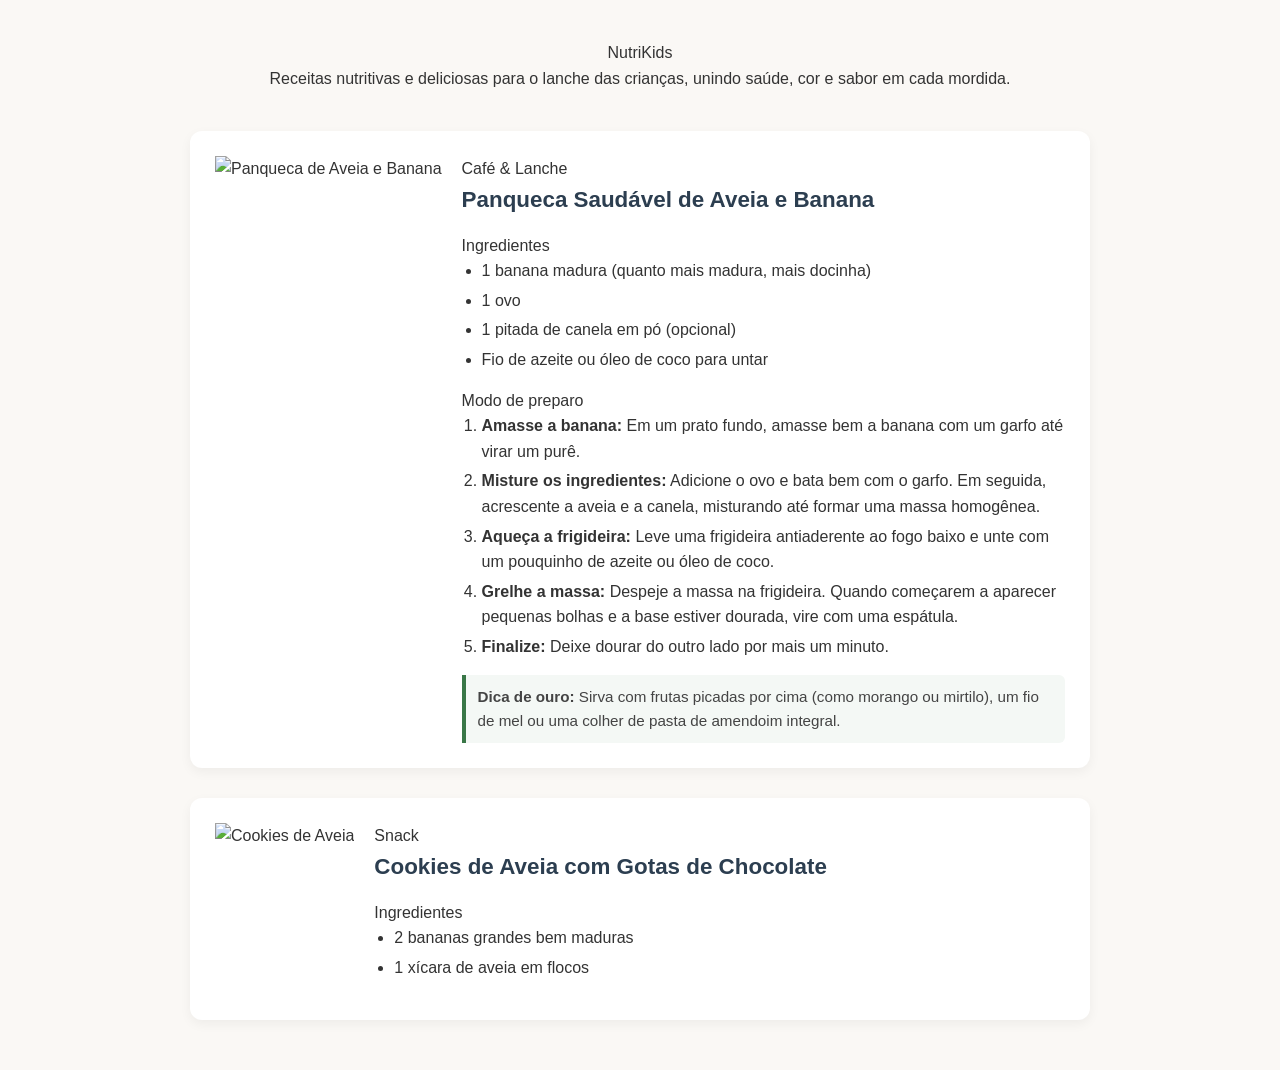
==== commit f8e8aec8: "Update index.html" ====
--- a/index.html
+++ b/index.html
@@ -4,262 +4,62 @@
     <meta charset="UTF-8">
     <meta name="viewport" content="width=device-width, initial-scale=1.0">
     <title>NutriKids - Receitas Nutritivas</title>
+    <link rel="preconnect" href="https://fonts.googleapis.com">
+    <link rel="preconnect" href="https://fonts.gstatic.com" crossorigin>
+    <link href="https://fonts.googleapis.com/css2?family=Plus+Jakarta+Sans:wght@300;400;500;600;700&display=swap" rel="stylesheet">
     <link rel="stylesheet" href="style.css">
 </head>
 <body>
 
     <header class="header">
-        <h1>NutriKids</h1>
-        <h2>Receitas nutritivas e deliciosas para o lanche das crianças, que unem saúde, cor e sabor em cada mordida.</h2>
+        <div class="logo">NutriKids</div>
+        <p class="subtitle">Receitas nutritivas e deliciosas para o lanche das crianças, unindo saúde, cor e sabor em cada mordida.</p>
     </header>
 
     <main class="container">
         
         <!-- Receita 1 -->
         <article class="card">
+            <div class="card-img-wrapper">
+                <img src="https://images.unsplash.com/photo-1565299585323-38d6b0865b47?auto=format&fit=crop&w=800&q=80" alt="Panqueca de Aveia e Banana">
+            </div>
             <div class="card-content">
+                <span class="tag">Café & Lanche</span>
                 <h3>Panqueca Saudável de Aveia e Banana</h3>
                 
-                <p><strong>Ingredientes:</strong></p>
-                <ul>
-                    <li>1 banana madura (quanto mais madura, mais docinha a panqueca fica)</li>
+                <div class="section-title">Ingredientes</div>
+                <ul class="ingredients-list">
+                    <li>1 banana madura (quanto mais madura, mais docinha)</li>
                     <li>1 ovo</li>
                     <li>1 pitada de canela em pó (opcional)</li>
-                    <li>Fio de azeite ou óleo de coco para untar a frigideira</li>
+                    <li>Fio de azeite ou óleo de coco para untar</li>
                 </ul>
 
-                <p><strong>Modo de preparo:</strong></p>
-                <ol>
+                <div class="section-title">Modo de preparo</div>
+                <ol class="prep-list">
                     <li><strong>Amasse a banana:</strong> Em um prato fundo, amasse bem a banana com um garfo até virar um purê.</li>
                     <li><strong>Misture os ingredientes:</strong> Adicione o ovo e bata bem com o garfo. Em seguida, acrescente a aveia e a canela, misturando até formar uma massa homogênea.</li>
                     <li><strong>Aqueça a frigideira:</strong> Leve uma frigideira antiaderente ao fogo baixo e unte com um pouquinho de azeite ou óleo de coco.</li>
-                    <li><strong>Grelhe a massa:</strong> Despeje a massa na frigideira. Quando começarem a aparecer pequenas bolhas na superfície e a base estiver dourada, vire com uma espátula.</li>
-                    <li><strong>Finalize:</strong> Deixe dourar do outro lado por mais um minuto e pronto!</li>
+                    <li><strong>Grelhe a massa:</strong> Despeje a massa na frigideira. Quando começarem a aparecer pequenas bolhas e a base estiver dourada, vire com uma espátula.</li>
+                    <li><strong>Finalize:</strong> Deixe dourar do outro lado por mais um minuto.</li>
                 </ol>
-                <p class="dica"><em>Dica de ouro:</em> Você pode servir com frutas picadas por cima (como morango ou mirtilo), um fio de mel ou uma colher de pasta de amendoim integral.</p>
-            </div>
-            <div class="card-img">
-                <img class="amarelo" src="pbonitosanqueca.jpeg" alt="Panqueca de Aveia e Banana">
+
+                <div class="dica">
+                    <strong>Dica de ouro:</strong> Sirva com frutas picadas por cima (como morango ou mirtilo), um fio de mel ou uma colher de pasta de amendoim integral.
+                </div>
             </div>
         </article>
 
         <!-- Receita 2 -->
         <article class="card">
+            <div class="card-img-wrapper">
+                <img src="https://images.unsplash.com/photo-1499636136210-6f4ee915583e?auto=format&fit=crop&w=800&q=80" alt="Cookies de Aveia">
+            </div>
             <div class="card-content">
+                <span class="tag">Snack</span>
                 <h3>Cookies de Aveia com Gotas de Chocolate</h3>
-                <p><strong>Ingredientes:</strong></p>
-                <ul>
+                
+                <div class="section-title">Ingredientes</div>
+                <ul class="ingredients-list">
                     <li>2 bananas grandes bem maduras</li>
                     <li>1 xícara de aveia em flocos</li>
-                    <li>3 colheres de sopa de gotas de chocolate amargo (ou chocolate 70% picadinho)</li>
-                </ul>
-
-                <p><strong>Modo de Preparo:</strong></p>
-                <ol>
-                    <li>Em uma tigela, amasse muito bem as bananas com um garfo até virarem uma pasta.</li>
-                    <li>Adicione a aveia em flocos e misture bem até que a aveia absorva a umidade da banana.</li>
-                    <li>Incorpore as gotas de chocolate à massa.</li>
-                    <li>Com a ajuda de uma colher, faça pequenas porções da massa e coloque-as em uma assadeira forrada com papel manteiga ou untada. Use as costas da colher para moldar o formato de cookie.</li>
-                    <li>Leve ao forno preaquecido a 180°C por cerca de 15 a 20 minutos, ou até que o fundo dos cookies esteja dourado. Deixe esfriar para que fiquem mais firmes por fora.</li>
-                </ol>
-                <p class="dica"><em>Dica:</em> Para os cookies, você também pode adicionar uma pitada de canela ou substituir o chocolate por uvas passas ou castanhas picadas!</p>
-            </div>
-            <div class="card-img">
-                <img class="roxo" src="cookie-de-banana-com-aveia-e-chocolate_l_thumb.jpg" alt="Cookies de Aveia">
-            </div>
-        </article>
-
-        <!-- Receita 3 -->
-        <article class="card">
-            <div class="card-content">
-                <h3>Danoninho Caseiro Saudável</h3>
-                <p><strong>Ingredientes:</strong></p>
-                <ul>
-                    <li>200g de morango congelado</li>
-                    <li>2 bananas maduras</li>
-                    <li>1 inhame médio descascado e picado</li>
-                    <li>1 colher de sopa de suco de limão</li>
-                </ul>
-
-                <p><strong>Modo de Preparo:</strong></p>
-                <ol>
-                    <li><strong>Cozinhe o inhame:</strong> Coloque o inhame picado em uma panela com água e cozinhe até que ele fique bem macio. Escorra a água e espere amornar.</li>
-                    <li><strong>Bata tudo:</strong> No liquidificador ou processador, coloque o inhame cozido, os morangos, as bananas e o suco de limão.</li>
-                    <li><strong>Consiga a consistência:</strong> Bata muito bem por cerca de 3 a 5 minutos, até se transformar em um creme completamente liso, rosa e sem nenhum pedacinho.</li>
-                    <li><strong>Gele:</strong> Distribua o creme em potinhos individuais e leve à geladeira por, pelo menos, 2 horas para ganhar consistência.</li>
-                </ol>
-            </div>
-            <div class="card-img">
-                <img class="azul" src="danoinho.png" alt="Danoninho Caseiro">
-            </div>
-        </article>
-
-        <!-- Receita 4 -->
-        <article class="card">
-            <div class="card-content">
-                <h3>Sorvete de Banana e Cacau</h3>
-                <p><strong>Ingredientes:</strong></p>
-                <ul>
-                    <li>4 bananas maduras (quanto mais maduras, mais docinho fica)</li>
-                    <li>2 colheres de sopa de cacau em pó 100% (ou chocolate em pó 50%)</li>
-                    <li>1 colher de chá de extrato de baunilha (opcional)</li>
-                    <li>Um pouquinho de leite (seja de vaca ou vegetal) só para ajudar a bater, se necessário</li>
-                </ul>
-
-                <p><strong>Modo de preparo:</strong></p>
-                <ol>
-                    <li><strong>Prepare as bananas:</strong> Descasque as bananas, corte-as em rodelas e coloque em um pote ou saco próprio para congelamento. Deixe no freezer por pelo menos 4 horas.</li>
-                    <li><strong>Bata no processador:</strong> Coloque as rodelas de banana congeladas no processador de alimentos ou liquidificador potente.</li>
-                    <li><strong>Adicione o sabor:</strong> Quando começar a amaciar, adicione o cacau em pó e a baunilha.</li>
-                    <li><strong>Acerte o ponto:</strong> Se necessário, adicione 1 ou 2 colheres de sopa de leite. Bata até virar um creme liso e brilhante.</li>
-                    <li><strong>Sirva imediatamente:</strong> A consistência fica igual à de um sorvete de máquina!</li>
-                </ol>
-            </div>
-            <div class="card-img">
-                <img class="vermelho" src="Sorvete-de-Banana-e-Chocolate-canvax-1.jpg" alt="Sorvete de Banana e Cacau">
-            </div>
-        </article>
-
-        <!-- Receita 5 -->
-        <article class="card">
-            <div class="card-content">
-                <h3>Muffins de Maçã e Canela de Caneca</h3>
-                <p><strong>Ingredientes:</strong></p>
-                <ul>
-                    <li>1/2 maçã pequena picada em cubinhos bem pequenos</li>
-                    <li>1 ovo</li>
-                    <li>2 colheres de sopa de farelo ou farinha de aveia</li>
-                    <li>1 colher de sopa de mel ou açúcar mascavo</li>
-                    <li>1 colher de chá de óleo de coco (ou manteiga derretida)</li>
-                    <li>1 pitada de canela em pó</li>
-                    <li>1/2 colher de chá de fermento em pó (químico)</li>
-                </ul>
-
-                <p><strong>Modo de preparo:</strong></p>
-                <ol>
-                    <li><strong>Misture os líquidos:</strong> Em uma caneca que possa ir ao micro-ondas, bata bem o ovo com o garfo. Adicione o óleo de coco e o mel, misturando bem.</li>
-                    <li><strong>Adicione os secos:</strong> Junte a aveia e a canela em pó e mexa até a massa ficar homogênea.</li>
-                    <li><strong>Incorpore a fruta e o fermento:</strong> Adicione os cubinhos de maçã e, por último, o fermento, misturando delicadamente.</li>
-                    <li><strong>Asse no micro-ondas:</strong> Leve ao micro-ondas em potência alta por cerca de 1 minuto e 30 segundos a 2 minutos.</li>
-                </ol>
-            </div>
-            <div class="card-img">
-                <img class="rosa" src="maça e canela.html" alt="Muffin de Maçã e Canela">
-            </div>
-        </article>
-
-        <!-- Tabela Nutricional -->
-        <div id="tabelas-nutrikids">
-            <details>
-                <summary>Consultar tabela nutricional das receitas</summary>
-
-                <select id="receita-nutrikids">
-                    <option value="panqueca">Panqueca saudável de aveia e banana</option>
-                    <option value="cookies">Cookies de aveia com gotas de chocolate</option>
-                    <option value="danoninho">Danoninho caseiro saudável</option>
-                    <option value="sorvete">Sorvete de banana e cacau</option>
-                    <option value="muffin">Muffin de maçã e canela de caneca</option>
-                </select>
-
-                <h3 id="titulo-tabela-nutrikids"></h3>
-
-                <table>
-                    <thead>
-                        <tr>
-                            <th>Informação nutricional</th>
-                            <th>Quantidade</th>
-                        </tr>
-                    </thead>
-                    <tbody id="dados-tabela-nutrikids"></tbody>
-                </table>
-
-                <p class="nota-tabela">
-                    Os valores nutricionais devem ser calculados conforme os ingredientes e a porção de cada receita.
-                </p>
-            </details>
-        </div>
-
-    </main>
-
-    <script>
-        const receitasNutrikids = {
-            panqueca: {
-                nome: "Panqueca saudável de aveia e banana",
-                dados: [
-                    ["Calorias", "A calcular"],
-                    ["Carboidratos", "A calcular"],
-                    ["Proteínas", "A calcular"],
-                    ["Gorduras totais", "A calcular"],
-                    ["Fibras", "A calcular"]
-                ]
-            },
-            cookies: {
-                nome: "Cookies de aveia com gotas de chocolate",
-                dados: [
-                    ["Calorias", "A calcular"],
-                    ["Carboidratos", "A calcular"],
-                    ["Proteínas", "A calcular"],
-                    ["Gorduras totais", "A calcular"],
-                    ["Fibras", "A calcular"]
-                ]
-            },
-            danoninho: {
-                nome: "Danoninho caseiro saudável",
-                dados: [
-                    ["Calorias", "A calcular"],
-                    ["Carboidratos", "A calcular"],
-                    ["Proteínas", "A calcular"],
-                    ["Gorduras totais", "A calcular"],
-                    ["Fibras", "A calcular"]
-                ]
-            },
-            sorvete: {
-                nome: "Sorvete de banana e cacau",
-                dados: [
-                    ["Calorias", "A calcular"],
-                    ["Carboidratos", "A calcular"],
-                    ["Proteínas", "A calcular"],
-                    ["Gorduras totais", "A calcular"],
-                    ["Fibras", "A calcular"]
-                ]
-            },
-            muffin: {
-                nome: "Muffin de maçã e canela de caneca",
-                dados: [
-                    ["Calorias", "A calcular"],
-                    ["Carboidratos", "A calcular"],
-                    ["Proteínas", "A calcular"],
-                    ["Gorduras totais", "A calcular"],
-                    ["Fibras", "A calcular"]
-                ]
-            }
-        };
-
-        const seletorNutrikids = document.getElementById("receita-nutrikids");
-
-        function atualizarTabelaNutrikids() {
-            const receita = receitasNutrikids[seletorNutrikids.value];
-
-            document.getElementById("titulo-tabela-nutrikids").textContent = receita.nome;
-
-            const corpo = document.getElementById("dados-tabela-nutrikids");
-            corpo.replaceChildren();
-
-            receita.dados.forEach(([nome, quantidade]) => {
-                const linha = document.createElement("tr");
-                const celulaNome = document.createElement("td");
-                const celulaQuantidade = document.createElement("td");
-
-                celulaNome.textContent = nome;
-                celulaQuantidade.textContent = quantidade;
-
-                linha.append(celulaNome, celulaQuantidade);
-                corpo.appendChild(linha);
-            });
-        }
-
-        seletorNutrikids.addEventListener("change", atualizarTabelaNutrikids);
-        atualizarTabelaNutrikids();
-    </script>
-</body>
-</html>
--- a/style.css
+++ b/style.css
@@ -1,8 +1,174 @@
-body{
-    background-color: burlywood;
+/* Resets básicos */
+* {
+    box-sizing: border-box;
+    margin: 0;
+    padding: 0;
 }
-h1{
-    color: pink;
-    font-style: italic;
+
+/* Fundo Off-White */
+body {
+    background-color: #faf8f5;
+    color: #333333;
+    font-family: 'Segoe UI', Tahoma, Geneva, Verdana, sans-serif;
+    line-height: 1.6;
+    padding: 20px;
 }
-.amarelo{width: 50%;}+
+/* Header */
+.header {
+    text-align: center;
+    max-width: 800px;
+    margin: 20px auto 40px auto;
+}
+
+.header h1 {
+    font-size: 2.5rem;
+    color: #397747;
+    margin-bottom: 10px;
+}
+
+.header h2 {
+    font-size: 1.1rem;
+    color: #666666;
+    font-weight: 400;
+}
+
+/* Layout Geral */
+.container {
+    max-width: 900px;
+    margin: 0 auto;
+}
+
+/* Cartões de Receitas */
+.card {
+    background-color: #ffffff;
+    border-radius: 12px;
+    box-shadow: 0 4px 12px rgba(0, 0, 0, 0.05);
+    margin-bottom: 30px;
+    padding: 25px;
+    display: flex;
+    flex-direction: column-reverse;
+    gap: 20px;
+}
+
+@media (min-width: 640px) {
+    .card {
+        flex-direction: row;
+        align-items: flex-start;
+    }
+}
+
+.card-content {
+    flex: 1;
+}
+
+.card-content h3 {
+    color: #2c3e50;
+    font-size: 1.4rem;
+    margin-bottom: 15px;
+}
+
+.card-content p {
+    margin-bottom: 8px;
+}
+
+.card-content ul, 
+.card-content ol {
+    margin-left: 20px;
+    margin-bottom: 15px;
+}
+
+.card-content li {
+    margin-bottom: 4px;
+}
+
+.dica {
+    background-color: #f4f8f5;
+    border-left: 4px solid #397747;
+    padding: 10px 12px;
+    border-radius: 0 6px 6px 0;
+    font-size: 0.95rem;
+    color: #444;
+}
+
+/* Padronização das Imagens */
+.card-img {
+    flex-shrink: 0;
+    width: 100%;
+}
+
+@media (min-width: 640px) {
+    .card-img {
+        width: 220px;
+    }
+}
+
+.card-img img {
+    width: 100%;
+    height: 200px; /* Tamanho fixo e uniforme */
+    object-fit: cover; /* Recorta suavemente mantendo a proporção */
+    border-radius: 10px;
+    display: block;
+}
+
+/* Seção Tabela Nutricional */
+#tabelas-nutrikids {
+    background-color: #ffffff;
+    border-radius: 12px;
+    max-width: 600px;
+    margin: 40px auto;
+    padding: 20px;
+    box-shadow: 0 4px 12px rgba(0, 0, 0, 0.05);
+    text-align: center;
+}
+
+#tabelas-nutrikids summary {
+    cursor: pointer;
+    color: #397747;
+    font-weight: bold;
+    font-size: 1.1rem;
+    padding: 8px;
+}
+
+#tabelas-nutrikids select {
+    display: block;
+    width: 100%;
+    max-width: 350px;
+    margin: 15px auto;
+    padding: 10px;
+    border: 1px solid #dcdcdc;
+    border-radius: 6px;
+    outline: none;
+    background-color: #faf8f5;
+}
+
+#tabelas-nutrikids h3 {
+    margin-top: 15px;
+    font-size: 1.1rem;
+    color: #333;
+}
+
+#tabelas-nutrikids table {
+    width: 100%;
+    max-width: 400px;
+    margin: 15px auto;
+    border-collapse: collapse;
+    text-align: left;
+}
+
+#tabelas-nutrikids th,
+#tabelas-nutrikids td {
+    padding: 10px;
+    border-bottom: 1px solid #eeeeee;
+}
+
+#tabelas-nutrikids th:last-child,
+#tabelas-nutrikids td:last-child {
+    text-align: right;
+}
+
+.nota-tabela {
+    font-size: 12px;
+    color: #777777;
+    margin-top: 10px;
+}
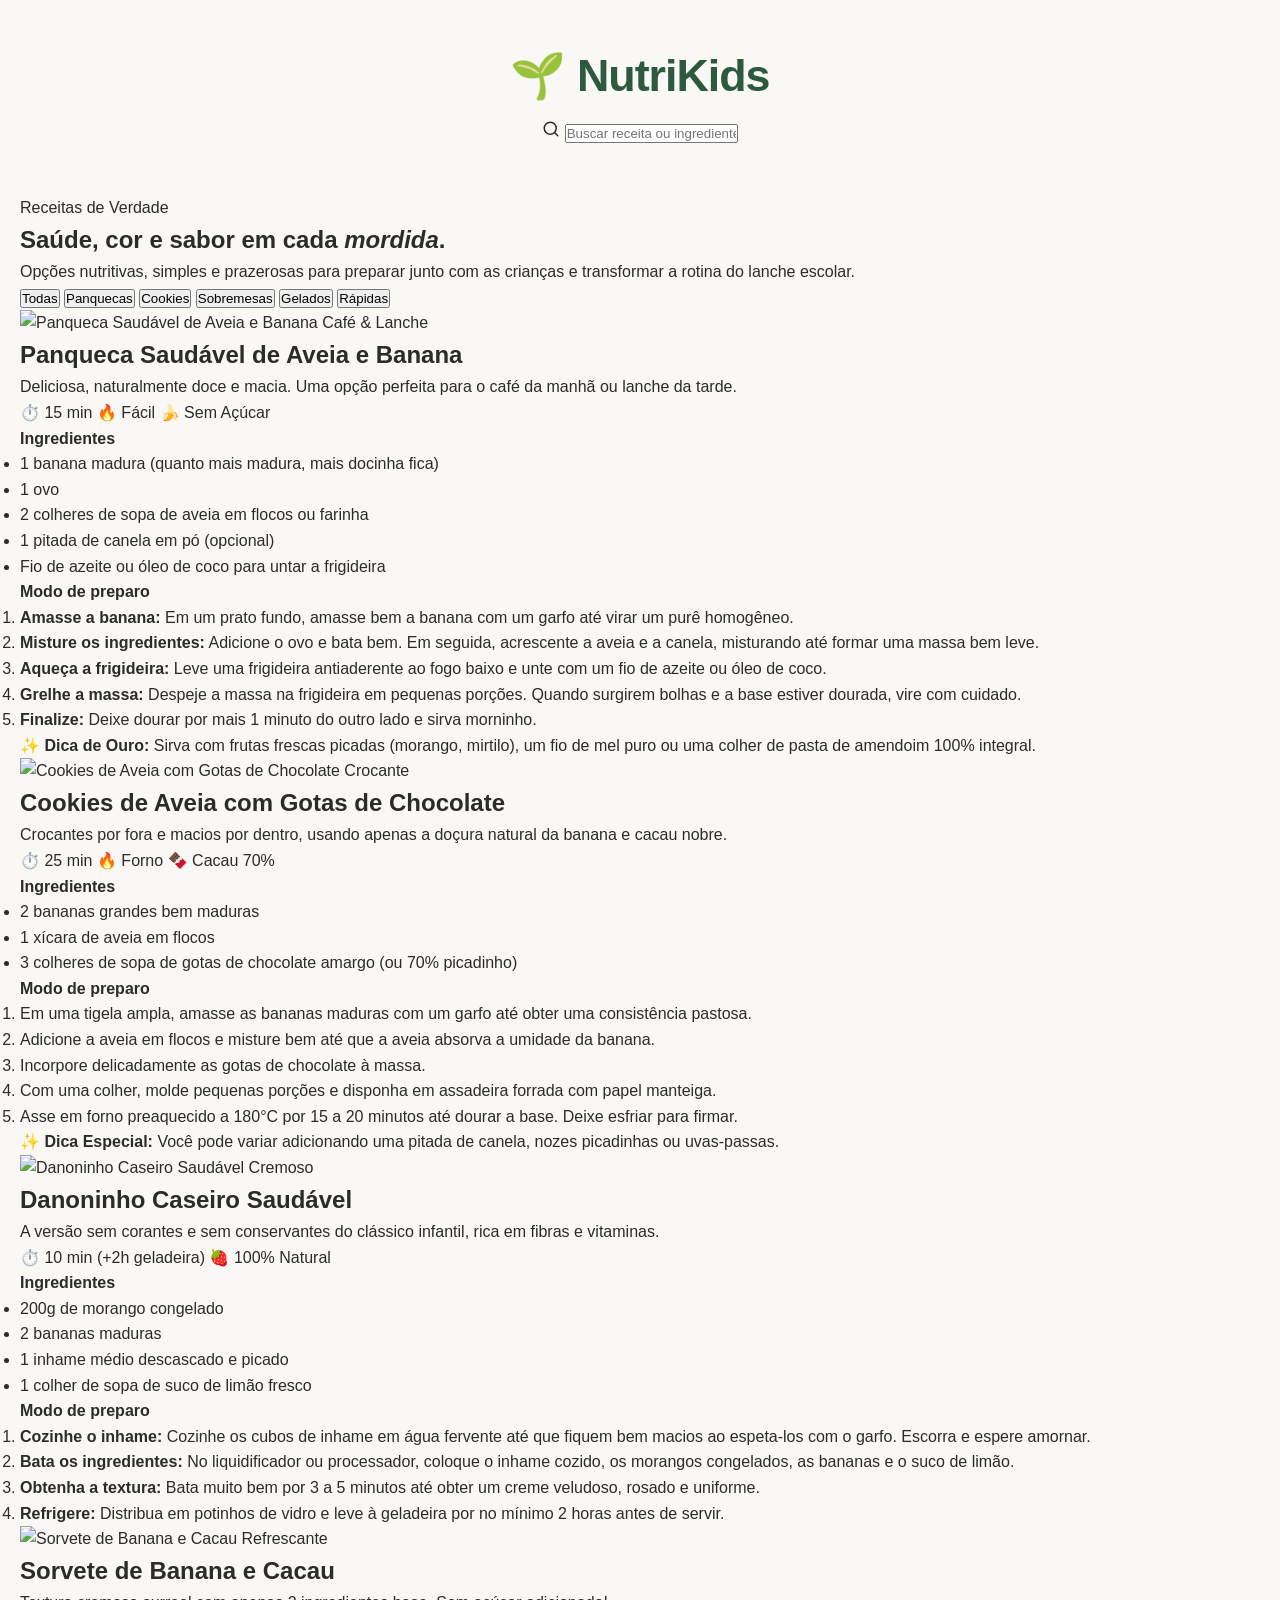
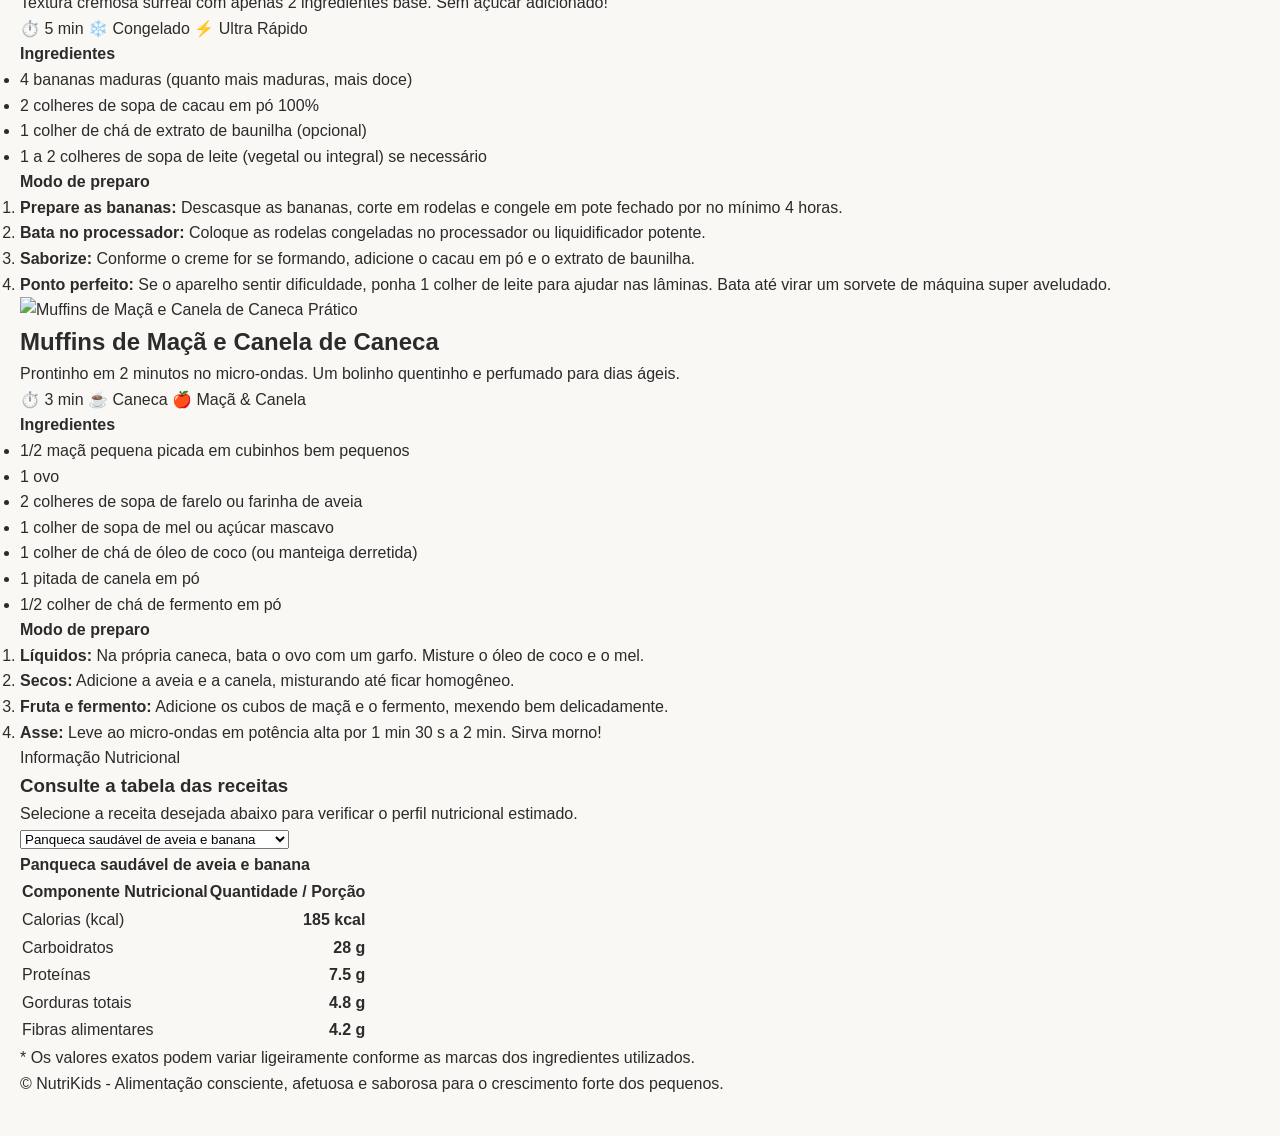
==== commit e223c9e5: "Update index.html" ====
--- a/index.html
+++ b/index.html
@@ -3,63 +3,420 @@
 <head>
     <meta charset="UTF-8">
     <meta name="viewport" content="width=device-width, initial-scale=1.0">
-    <title>NutriKids - Receitas Nutritivas</title>
+    <title>NutriKids - Lanches & Receitas Nutritivas</title>
+    
+    <!-- Google Fonts -->
     <link rel="preconnect" href="https://fonts.googleapis.com">
     <link rel="preconnect" href="https://fonts.gstatic.com" crossorigin>
-    <link href="https://fonts.googleapis.com/css2?family=Plus+Jakarta+Sans:wght@300;400;500;600;700&display=swap" rel="stylesheet">
+    <link href="https://fonts.googleapis.com/css2?family=Outfit:wght@300;400;500;600;700&family=Playfair+Display:ital,wght@0,600;1,400&display=swap" rel="stylesheet">
+    
+    <!-- Estilos CSS -->
     <link rel="stylesheet" href="style.css">
 </head>
 <body>
 
+    <!-- Header Navigation -->
     <header class="header">
-        <div class="logo">NutriKids</div>
-        <p class="subtitle">Receitas nutritivas e deliciosas para o lanche das crianças, unindo saúde, cor e sabor em cada mordida.</p>
+        <div class="header-container">
+            <div class="logo">
+                <span class="logo-icon">🌱</span>
+                <span class="logo-text">Nutri<span>Kids</span></span>
+            </div>
+            
+            <div class="header-actions">
+                <div class="search-box">
+                    <svg class="search-icon" width="18" height="18" viewBox="0 0 24 24" fill="none" stroke="currentColor" stroke-width="2" stroke-linecap="round" stroke-linejoin="round">
+                        <circle cx="11" cy="11" r="8"></circle>
+                        <line x1="21" y1="21" x2="16.65" y2="16.65"></line>
+                    </svg>
+                    <input type="text" id="searchInput" placeholder="Buscar receita ou ingrediente..." onkeyup="filterRecipes()">
+                </div>
+            </div>
+        </div>
     </header>
 
-    <main class="container">
-        
-        <!-- Receita 1 -->
-        <article class="card">
-            <div class="card-img-wrapper">
-                <img src="https://images.unsplash.com/photo-1565299585323-38d6b0865b47?auto=format&fit=crop&w=800&q=80" alt="Panqueca de Aveia e Banana">
+    <!-- Hero Section -->
+    <section class="hero">
+        <div class="hero-content">
+            <span class="hero-badge">Receitas de Verdade</span>
+            <h1>Saúde, cor e sabor em cada <em>mordida</em>.</h1>
+            <p>Opções nutritivas, simples e prazerosas para preparar junto com as crianças e transformar a rotina do lanche escolar.</p>
+        </div>
+    </section>
+
+    <!-- Category Filters -->
+    <div class="filters-bar">
+        <button class="filter-btn active" onclick="setCategory('all', this)">Todas</button>
+        <button class="filter-btn" onclick="setCategory('panqueca', this)">Panquecas</button>
+        <button class="filter-btn" onclick="setCategory('cookies', this)">Cookies</button>
+        <button class="filter-btn" onclick="setCategory('danoninho', this)">Sobremesas</button>
+        <button class="filter-btn" onclick="setCategory('sorvete', this)">Gelados</button>
+        <button class="filter-btn" onclick="setCategory('muffin', this)">Rápidas</button>
+    </div>
+
+    <!-- Main Container / Recipe Grid -->
+    <main class="main-container">
+        <div class="recipes-grid" id="recipesGrid">
+
+            <!-- Receita 1: Panqueca -->
+            <article class="recipe-card" data-category="panqueca" data-name="panqueca saudável aveia banana">
+                <div class="card-image">
+                    <img src="https://images.unsplash.com/photo-1565299585323-38d6b0865b47?auto=format&fit=crop&w=900&q=80" alt="Panqueca Saudável de Aveia e Banana">
+                    <span class="category-tag">Café & Lanche</span>
+                </div>
+                <div class="card-body">
+                    <h2>Panqueca Saudável de Aveia e Banana</h2>
+                    <p class="recipe-desc">Deliciosa, naturalmente doce e macia. Uma opção perfeita para o café da manhã ou lanche da tarde.</p>
+                    
+                    <div class="recipe-meta">
+                        <span>⏱️ 15 min</span>
+                        <span>🔥 Fácil</span>
+                        <span>🍌 Sem Açúcar</span>
+                    </div>
+
+                    <div class="recipe-section">
+                        <h4>Ingredientes</h4>
+                        <ul>
+                            <li>1 banana madura (quanto mais madura, mais docinha fica)</li>
+                            <li>1 ovo</li>
+                            <li>2 colheres de sopa de aveia em flocos ou farinha</li>
+                            <li>1 pitada de canela em pó (opcional)</li>
+                            <li>Fio de azeite ou óleo de coco para untar a frigideira</li>
+                        </ul>
+                    </div>
+
+                    <div class="recipe-section">
+                        <h4>Modo de preparo</h4>
+                        <ol>
+                            <li><strong>Amasse a banana:</strong> Em um prato fundo, amasse bem a banana com um garfo até virar um purê homogêneo.</li>
+                            <li><strong>Misture os ingredientes:</strong> Adicione o ovo e bata bem. Em seguida, acrescente a aveia e a canela, misturando até formar uma massa bem leve.</li>
+                            <li><strong>Aqueça a frigideira:</strong> Leve uma frigideira antiaderente ao fogo baixo e unte com um fio de azeite ou óleo de coco.</li>
+                            <li><strong>Grelhe a massa:</strong> Despeje a massa na frigideira em pequenas porções. Quando surgirem bolhas e a base estiver dourada, vire com cuidado.</li>
+                            <li><strong>Finalize:</strong> Deixe dourar por mais 1 minuto do outro lado e sirva morninho.</li>
+                        </ol>
+                    </div>
+
+                    <div class="golden-tip">
+                        <strong>✨ Dica de Ouro:</strong> Sirva com frutas frescas picadas (morango, mirtilo), um fio de mel puro ou uma colher de pasta de amendoim 100% integral.
+                    </div>
+                </div>
+            </article>
+
+            <!-- Receita 2: Cookies -->
+            <article class="recipe-card" data-category="cookies" data-name="cookies aveia gotas chocolate">
+                <div class="card-image">
+                    <img src="https://images.unsplash.com/photo-1499636136210-6f4ee915583e?auto=format&fit=crop&w=900&q=80" alt="Cookies de Aveia com Gotas de Chocolate">
+                    <span class="category-tag">Crocante</span>
+                </div>
+                <div class="card-body">
+                    <h2>Cookies de Aveia com Gotas de Chocolate</h2>
+                    <p class="recipe-desc">Crocantes por fora e macios por dentro, usando apenas a doçura natural da banana e cacau nobre.</p>
+                    
+                    <div class="recipe-meta">
+                        <span>⏱️ 25 min</span>
+                        <span>🔥 Forno</span>
+                        <span>🍫 Cacau 70%</span>
+                    </div>
+
+                    <div class="recipe-section">
+                        <h4>Ingredientes</h4>
+                        <ul>
+                            <li>2 bananas grandes bem maduras</li>
+                            <li>1 xícara de aveia em flocos</li>
+                            <li>3 colheres de sopa de gotas de chocolate amargo (ou 70% picadinho)</li>
+                        </ul>
+                    </div>
+
+                    <div class="recipe-section">
+                        <h4>Modo de preparo</h4>
+                        <ol>
+                            <li>Em uma tigela ampla, amasse as bananas maduras com um garfo até obter uma consistência pastosa.</li>
+                            <li>Adicione a aveia em flocos e misture bem até que a aveia absorva a umidade da banana.</li>
+                            <li>Incorpore delicadamente as gotas de chocolate à massa.</li>
+                            <li>Com uma colher, molde pequenas porções e disponha em assadeira forrada com papel manteiga.</li>
+                            <li>Asse em forno preaquecido a 180°C por 15 a 20 minutos até dourar a base. Deixe esfriar para firmar.</li>
+                        </ol>
+                    </div>
+
+                    <div class="golden-tip">
+                        <strong>✨ Dica Especial:</strong> Você pode variar adicionando uma pitada de canela, nozes picadinhas ou uvas-passas.
+                    </div>
+                </div>
+            </article>
+
+            <!-- Receita 3: Danoninho -->
+            <article class="recipe-card" data-category="danoninho" data-name="danoninho caseiro saudável morango inhame">
+                <div class="card-image">
+                    <img src="https://images.unsplash.com/photo-1553787499-6f9133860278?auto=format&fit=crop&w=900&q=80" alt="Danoninho Caseiro Saudável">
+                    <span class="category-tag">Cremoso</span>
+                </div>
+                <div class="card-body">
+                    <h2>Danoninho Caseiro Saudável</h2>
+                    <p class="recipe-desc">A versão sem corantes e sem conservantes do clássico infantil, rica em fibras e vitaminas.</p>
+                    
+                    <div class="recipe-meta">
+                        <span>⏱️ 10 min (+2h geladeira)</span>
+                        <span>🍓 100% Natural</span>
+                    </div>
+
+                    <div class="recipe-section">
+                        <h4>Ingredientes</h4>
+                        <ul>
+                            <li>200g de morango congelado</li>
+                            <li>2 bananas maduras</li>
+                            <li>1 inhame médio descascado e picado</li>
+                            <li>1 colher de sopa de suco de limão fresco</li>
+                        </ul>
+                    </div>
+
+                    <div class="recipe-section">
+                        <h4>Modo de preparo</h4>
+                        <ol>
+                            <li><strong>Cozinhe o inhame:</strong> Cozinhe os cubos de inhame em água fervente até que fiquem bem macios ao espeta-los com o garfo. Escorra e espere amornar.</li>
+                            <li><strong>Bata os ingredientes:</strong> No liquidificador ou processador, coloque o inhame cozido, os morangos congelados, as bananas e o suco de limão.</li>
+                            <li><strong>Obtenha a textura:</strong> Bata muito bem por 3 a 5 minutos até obter um creme veludoso, rosado e uniforme.</li>
+                            <li><strong>Refrigere:</strong> Distribua em potinhos de vidro e leve à geladeira por no mínimo 2 horas antes de servir.</li>
+                        </ol>
+                    </div>
+                </div>
+            </article>
+
+            <!-- Receita 4: Sorvete -->
+            <article class="recipe-card" data-category="sorvete" data-name="sorvete banana cacau saudável">
+                <div class="card-image">
+                    <img src="https://images.unsplash.com/photo-1563805042-7684c019e1cb?auto=format&fit=crop&w=900&q=80" alt="Sorvete de Banana e Cacau">
+                    <span class="category-tag">Refrescante</span>
+                </div>
+                <div class="card-body">
+                    <h2>Sorvete de Banana e Cacau</h2>
+                    <p class="recipe-desc">Textura cremosa surreal com apenas 2 ingredientes base. Sem açúcar adicionado!</p>
+                    
+                    <div class="recipe-meta">
+                        <span>⏱️ 5 min</span>
+                        <span>❄️ Congelado</span>
+                        <span>⚡ Ultra Rápido</span>
+                    </div>
+
+                    <div class="recipe-section">
+                        <h4>Ingredientes</h4>
+                        <ul>
+                            <li>4 bananas maduras (quanto mais maduras, mais doce)</li>
+                            <li>2 colheres de sopa de cacau em pó 100%</li>
+                            <li>1 colher de chá de extrato de baunilha (opcional)</li>
+                            <li>1 a 2 colheres de sopa de leite (vegetal ou integral) se necessário</li>
+                        </ul>
+                    </div>
+
+                    <div class="recipe-section">
+                        <h4>Modo de preparo</h4>
+                        <ol>
+                            <li><strong>Prepare as bananas:</strong> Descasque as bananas, corte em rodelas e congele em pote fechado por no mínimo 4 horas.</li>
+                            <li><strong>Bata no processador:</strong> Coloque as rodelas congeladas no processador ou liquidificador potente.</li>
+                            <li><strong>Saborize:</strong> Conforme o creme for se formando, adicione o cacau em pó e o extrato de baunilha.</li>
+                            <li><strong>Ponto perfeito:</strong> Se o aparelho sentir dificuldade, ponha 1 colher de leite para ajudar nas lâminas. Bata até virar um sorvete de máquina super aveludado.</li>
+                        </ol>
+                    </div>
+                </div>
+            </article>
+
+            <!-- Receita 5: Muffin -->
+            <article class="recipe-card" data-category="muffin" data-name="muffin maçã canela caneca microondas">
+                <div class="card-image">
+                    <img src="https://images.unsplash.com/photo-1509440159596-0249088772ff?auto=format&fit=crop&w=900&q=80" alt="Muffins de Maçã e Canela de Caneca">
+                    <span class="category-tag">Prático</span>
+                </div>
+                <div class="card-body">
+                    <h2>Muffins de Maçã e Canela de Caneca</h2>
+                    <p class="recipe-desc">Prontinho em 2 minutos no micro-ondas. Um bolinho quentinho e perfumado para dias ágeis.</p>
+                    
+                    <div class="recipe-meta">
+                        <span>⏱️ 3 min</span>
+                        <span>☕ Caneca</span>
+                        <span>🍎 Maçã & Canela</span>
+                    </div>
+
+                    <div class="recipe-section">
+                        <h4>Ingredientes</h4>
+                        <ul>
+                            <li>1/2 maçã pequena picada em cubinhos bem pequenos</li>
+                            <li>1 ovo</li>
+                            <li>2 colheres de sopa de farelo ou farinha de aveia</li>
+                            <li>1 colher de sopa de mel ou açúcar mascavo</li>
+                            <li>1 colher de chá de óleo de coco (ou manteiga derretida)</li>
+                            <li>1 pitada de canela em pó</li>
+                            <li>1/2 colher de chá de fermento em pó</li>
+                        </ul>
+                    </div>
+
+                    <div class="recipe-section">
+                        <h4>Modo de preparo</h4>
+                        <ol>
+                            <li><strong>Líquidos:</strong> Na própria caneca, bata o ovo com um garfo. Misture o óleo de coco e o mel.</li>
+                            <li><strong>Secos:</strong> Adicione a aveia e a canela, misturando até ficar homogêneo.</li>
+                            <li><strong>Fruta e fermento:</strong> Adicione os cubos de maçã e o fermento, mexendo bem delicadamente.</li>
+                            <li><strong>Asse:</strong> Leve ao micro-ondas em potência alta por 1 min 30 s a 2 min. Sirva morno!</li>
+                        </ol>
+                    </div>
+                </div>
+            </article>
+
+        </div>
+
+        <!-- Nutritional Table Section -->
+        <section class="nutrition-section" id="tabelas-nutrikids">
+            <div class="nutrition-card">
+                <div class="nutrition-header">
+                    <span class="nutrition-badge">Informação Nutricional</span>
+                    <h3>Consulte a tabela das receitas</h3>
+                    <p>Selecione a receita desejada abaixo para verificar o perfil nutricional estimado.</p>
+                </div>
+
+                <div class="nutrition-controls">
+                    <select id="receita-nutrikids" onchange="atualizarTabelaNutrikids()">
+                        <option value="panqueca">Panqueca saudável de aveia e banana</option>
+                        <option value="cookies">Cookies de aveia com gotas de chocolate</option>
+                        <option value="danoninho">Danoninho caseiro saudável</option>
+                        <option value="sorvete">Sorvete de banana e cacau</option>
+                        <option value="muffin">Muffin de maçã e canela de caneca</option>
+                    </select>
+                </div>
+
+                <div class="nutrition-table-wrapper">
+                    <h4 id="titulo-tabela-nutrikids">Panqueca saudável de aveia e banana</h4>
+                    <table class="nutrition-table">
+                        <thead>
+                            <tr>
+                                <th>Componente Nutricional</th>
+                                <th style="text-align: right;">Quantidade / Porção</th>
+                            </tr>
+                        </thead>
+                        <tbody id="dados-tabela-nutrikids">
+                            <!-- Inserido dinamicamente via JS -->
+                        </tbody>
+                    </table>
+                </div>
+                
+                <p class="nutrition-footer">
+                    * Os valores exatos podem variar ligeiramente conforme as marcas dos ingredientes utilizados.
+                </p>
             </div>
-            <div class="card-content">
-                <span class="tag">Café & Lanche</span>
-                <h3>Panqueca Saudável de Aveia e Banana</h3>
-                
-                <div class="section-title">Ingredientes</div>
-                <ul class="ingredients-list">
-                    <li>1 banana madura (quanto mais madura, mais docinha)</li>
-                    <li>1 ovo</li>
-                    <li>1 pitada de canela em pó (opcional)</li>
-                    <li>Fio de azeite ou óleo de coco para untar</li>
-                </ul>
-
-                <div class="section-title">Modo de preparo</div>
-                <ol class="prep-list">
-                    <li><strong>Amasse a banana:</strong> Em um prato fundo, amasse bem a banana com um garfo até virar um purê.</li>
-                    <li><strong>Misture os ingredientes:</strong> Adicione o ovo e bata bem com o garfo. Em seguida, acrescente a aveia e a canela, misturando até formar uma massa homogênea.</li>
-                    <li><strong>Aqueça a frigideira:</strong> Leve uma frigideira antiaderente ao fogo baixo e unte com um pouquinho de azeite ou óleo de coco.</li>
-                    <li><strong>Grelhe a massa:</strong> Despeje a massa na frigideira. Quando começarem a aparecer pequenas bolhas e a base estiver dourada, vire com uma espátula.</li>
-                    <li><strong>Finalize:</strong> Deixe dourar do outro lado por mais um minuto.</li>
-                </ol>
-
-                <div class="dica">
-                    <strong>Dica de ouro:</strong> Sirva com frutas picadas por cima (como morango ou mirtilo), um fio de mel ou uma colher de pasta de amendoim integral.
-                </div>
-            </div>
-        </article>
-
-        <!-- Receita 2 -->
-        <article class="card">
-            <div class="card-img-wrapper">
-                <img src="https://images.unsplash.com/photo-1499636136210-6f4ee915583e?auto=format&fit=crop&w=800&q=80" alt="Cookies de Aveia">
-            </div>
-            <div class="card-content">
-                <span class="tag">Snack</span>
-                <h3>Cookies de Aveia com Gotas de Chocolate</h3>
-                
-                <div class="section-title">Ingredientes</div>
-                <ul class="ingredients-list">
-                    <li>2 bananas grandes bem maduras</li>
-                    <li>1 xícara de aveia em flocos</li>
+        </section>
+    </main>
+
+    <!-- Footer -->
+    <footer class="footer">
+        <p>© NutriKids - Alimentação consciente, afetuosa e saborosa para o crescimento forte dos pequenos.</p>
+    </footer>
+
+    <!-- Script JavaScript -->
+    <script>
+        const receitasNutrikids = {
+            panqueca: {
+                nome: "Panqueca saudável de aveia e banana",
+                dados: [
+                    ["Calorias (kcal)", "185 kcal"],
+                    ["Carboidratos", "28 g"],
+                    ["Proteínas", "7.5 g"],
+                    ["Gorduras totais", "4.8 g"],
+                    ["Fibras alimentares", "4.2 g"]
+                ]
+            },
+            cookies: {
+                nome: "Cookies de aveia com gotas de chocolate",
+                dados: [
+                    ["Calorias (unidade)", "95 kcal"],
+                    ["Carboidratos", "16 g"],
+                    ["Proteínas", "2.8 g"],
+                    ["Gorduras totais", "2.5 g"],
+                    ["Fibras alimentares", "2.1 g"]
+                ]
+            },
+            danoninho: {
+                nome: "Danoninho caseiro saudável",
+                dados: [
+                    ["Calorias (porção 100g)", "110 kcal"],
+                    ["Carboidratos", "22 g"],
+                    ["Proteínas", "2.1 g"],
+                    ["Gorduras totais", "0.8 g"],
+                    ["Fibras alimentares", "3.5 g"]
+                ]
+            },
+            sorvete: {
+                nome: "Sorvete de banana e cacau",
+                dados: [
+                    ["Calorias (porção)", "130 kcal"],
+                    ["Carboidratos", "29 g"],
+                    ["Proteínas", "3.0 g"],
+                    ["Gorduras totais", "1.2 g"],
+                    ["Fibras alimentares", "4.8 g"]
+                ]
+            },
+            muffin: {
+                nome: "Muffin de maçã e canela de caneca",
+                dados: [
+                    ["Calorias (unidade)", "190 kcal"],
+                    ["Carboidratos", "31 g"],
+                    ["Proteínas", "6.8 g"],
+                    ["Gorduras totais", "4.5 g"],
+                    ["Fibras alimentares", "3.9 g"]
+                ]
+            }
+        };
+
+        function atualizarTabelaNutrikids() {
+            const select = document.getElementById("receita-nutrikids");
+            const receita = receitasNutrikids[select.value];
+
+            document.getElementById("titulo-tabela-nutrikids").textContent = receita.nome;
+
+            const corpo = document.getElementById("dados-tabela-nutrikids");
+            corpo.replaceChildren();
+
+            receita.dados.forEach(([nome, quantidade]) => {
+                const linha = document.createElement("tr");
+                const celulaNome = document.createElement("td");
+                const celulaQuantidade = document.createElement("td");
+
+                celulaNome.textContent = nome;
+                celulaQuantidade.textContent = quantidade;
+                celulaQuantidade.style.textAlign = "right";
+                celulaQuantidade.style.fontWeight = "600";
+
+                linha.append(celulaNome, celulaQuantidade);
+                corpo.appendChild(linha);
+            });
+        }
+
+        function filterRecipes() {
+            const searchVal = document.getElementById('searchInput').value.toLowerCase();
+            const cards = document.querySelectorAll('.recipe-card');
+
+            cards.forEach(card => {
+                const name = card.getAttribute('data-name');
+                if (name.includes(searchVal)) {
+                    card.style.display = 'block';
+                } else {
+                    card.style.display = 'none';
+                }
+            });
+        }
+
+        function setCategory(category, btn) {
+            document.querySelectorAll('.filter-btn').forEach(b => b.classList.remove('active'));
+            btn.classList.add('active');
+
+            const cards = document.querySelectorAll('.recipe-card');
+            cards.forEach(card => {
+                if (category === 'all' || card.getAttribute('data-category') === category) {
+                    card.style.display = 'block';
+                } else {
+                    card.style.display = 'none';
+                }
+            });
+        }
+
+        // Inicializar tabela nutricional
+        atualizarTabelaNutrikids();
+    </script>
+</body>
+</html>
--- a/style.css
+++ b/style.css
@@ -1,60 +1,63 @@
-/* Resets básicos */
 * {
     box-sizing: border-box;
     margin: 0;
     padding: 0;
 }
 
-/* Fundo Off-White */
 body {
     background-color: #faf8f5;
-    color: #333333;
-    font-family: 'Segoe UI', Tahoma, Geneva, Verdana, sans-serif;
+    color: #2b2b2b;
+    font-family: 'Plus Jakarta Sans', sans-serif;
     line-height: 1.6;
-    padding: 20px;
+    padding: 40px 20px;
 }
 
-/* Header */
 .header {
     text-align: center;
-    max-width: 800px;
-    margin: 20px auto 40px auto;
+    max-width: 680px;
+    margin: 0 auto 50px auto;
 }
 
-.header h1 {
-    font-size: 2.5rem;
-    color: #397747;
-    margin-bottom: 10px;
+.logo {
+    font-size: 2.8rem;
+    font-weight: 700;
+    color: #2d5a3f;
+    letter-spacing: -1px;
+    margin-bottom: 8px;
 }
 
-.header h2 {
-    font-size: 1.1rem;
+.subtitle {
+    font-size: 1.05rem;
     color: #666666;
     font-weight: 400;
 }
 
-/* Layout Geral */
 .container {
-    max-width: 900px;
+    max-width: 860px;
     margin: 0 auto;
 }
 
-/* Cartões de Receitas */
 .card {
     background-color: #ffffff;
-    border-radius: 12px;
-    box-shadow: 0 4px 12px rgba(0, 0, 0, 0.05);
-    margin-bottom: 30px;
-    padding: 25px;
+    border-radius: 20px;
+    padding: 30px;
+    margin-bottom: 35px;
+    box-shadow: 0 4px 20px rgba(0, 0, 0, 0.03);
     display: flex;
-    flex-direction: column-reverse;
-    gap: 20px;
+    flex-direction: column;
+    gap: 25px;
+    transition: transform 0.2s ease, box-shadow 0.2s ease;
 }
 
-@media (min-width: 640px) {
+.card:hover {
+    transform: translateY(-2px);
+    box-shadow: 0 8px 30px rgba(0, 0, 0, 0.05);
+}
+
+@media (min-width: 680px) {
     .card {
         flex-direction: row;
-        align-items: flex-start;
+        align-items: stretch;
     }
 }
 
@@ -62,113 +65,37 @@
     flex: 1;
 }
 
-.card-content h3 {
-    color: #2c3e50;
+.tag {
+    display: inline-block;
+    background-color: #f0f5f1;
+    color: #2d5a3f;
+    font-size: 0.75rem;
+    font-weight: 600;
+    text-transform: uppercase;
+    letter-spacing: 0.5px;
+    padding: 4px 10px;
+    border-radius: 12px;
+    margin-bottom: 12px;
+}
+
+.card h3 {
     font-size: 1.4rem;
+    color: #1a1a1a;
+    font-weight: 700;
     margin-bottom: 15px;
 }
 
-.card-content p {
+.section-title {
+    font-size: 0.85rem;
+    font-weight: 700;
+    text-transform: uppercase;
+    letter-spacing: 0.5px;
+    color: #888888;
+    margin-top: 15px;
     margin-bottom: 8px;
 }
 
-.card-content ul, 
-.card-content ol {
+.ingredients-list, .prep-list {
     margin-left: 20px;
-    margin-bottom: 15px;
-}
-
-.card-content li {
-    margin-bottom: 4px;
-}
-
-.dica {
-    background-color: #f4f8f5;
-    border-left: 4px solid #397747;
-    padding: 10px 12px;
-    border-radius: 0 6px 6px 0;
     font-size: 0.95rem;
-    color: #444;
-}
-
-/* Padronização das Imagens */
-.card-img {
-    flex-shrink: 0;
-    width: 100%;
-}
-
-@media (min-width: 640px) {
-    .card-img {
-        width: 220px;
-    }
-}
-
-.card-img img {
-    width: 100%;
-    height: 200px; /* Tamanho fixo e uniforme */
-    object-fit: cover; /* Recorta suavemente mantendo a proporção */
-    border-radius: 10px;
-    display: block;
-}
-
-/* Seção Tabela Nutricional */
-#tabelas-nutrikids {
-    background-color: #ffffff;
-    border-radius: 12px;
-    max-width: 600px;
-    margin: 40px auto;
-    padding: 20px;
-    box-shadow: 0 4px 12px rgba(0, 0, 0, 0.05);
-    text-align: center;
-}
-
-#tabelas-nutrikids summary {
-    cursor: pointer;
-    color: #397747;
-    font-weight: bold;
-    font-size: 1.1rem;
-    padding: 8px;
-}
-
-#tabelas-nutrikids select {
-    display: block;
-    width: 100%;
-    max-width: 350px;
-    margin: 15px auto;
-    padding: 10px;
-    border: 1px solid #dcdcdc;
-    border-radius: 6px;
-    outline: none;
-    background-color: #faf8f5;
-}
-
-#tabelas-nutrikids h3 {
-    margin-top: 15px;
-    font-size: 1.1rem;
-    color: #333;
-}
-
-#tabelas-nutrikids table {
-    width: 100%;
-    max-width: 400px;
-    margin: 15px auto;
-    border-collapse: collapse;
-    text-align: left;
-}
-
-#tabelas-nutrikids th,
-#tabelas-nutrikids td {
-    padding: 10px;
-    border-bottom: 1px solid #eeeeee;
-}
-
-#tabelas-nutrikids th:last-child,
-#tabelas-nutrikids td:last-child {
-    text-align: right;
-}
-
-.nota-tabela {
-    font-size: 12px;
-    color: #777777;
-    margin-top: 10px;
-}
+    color: #4a4a4a;
